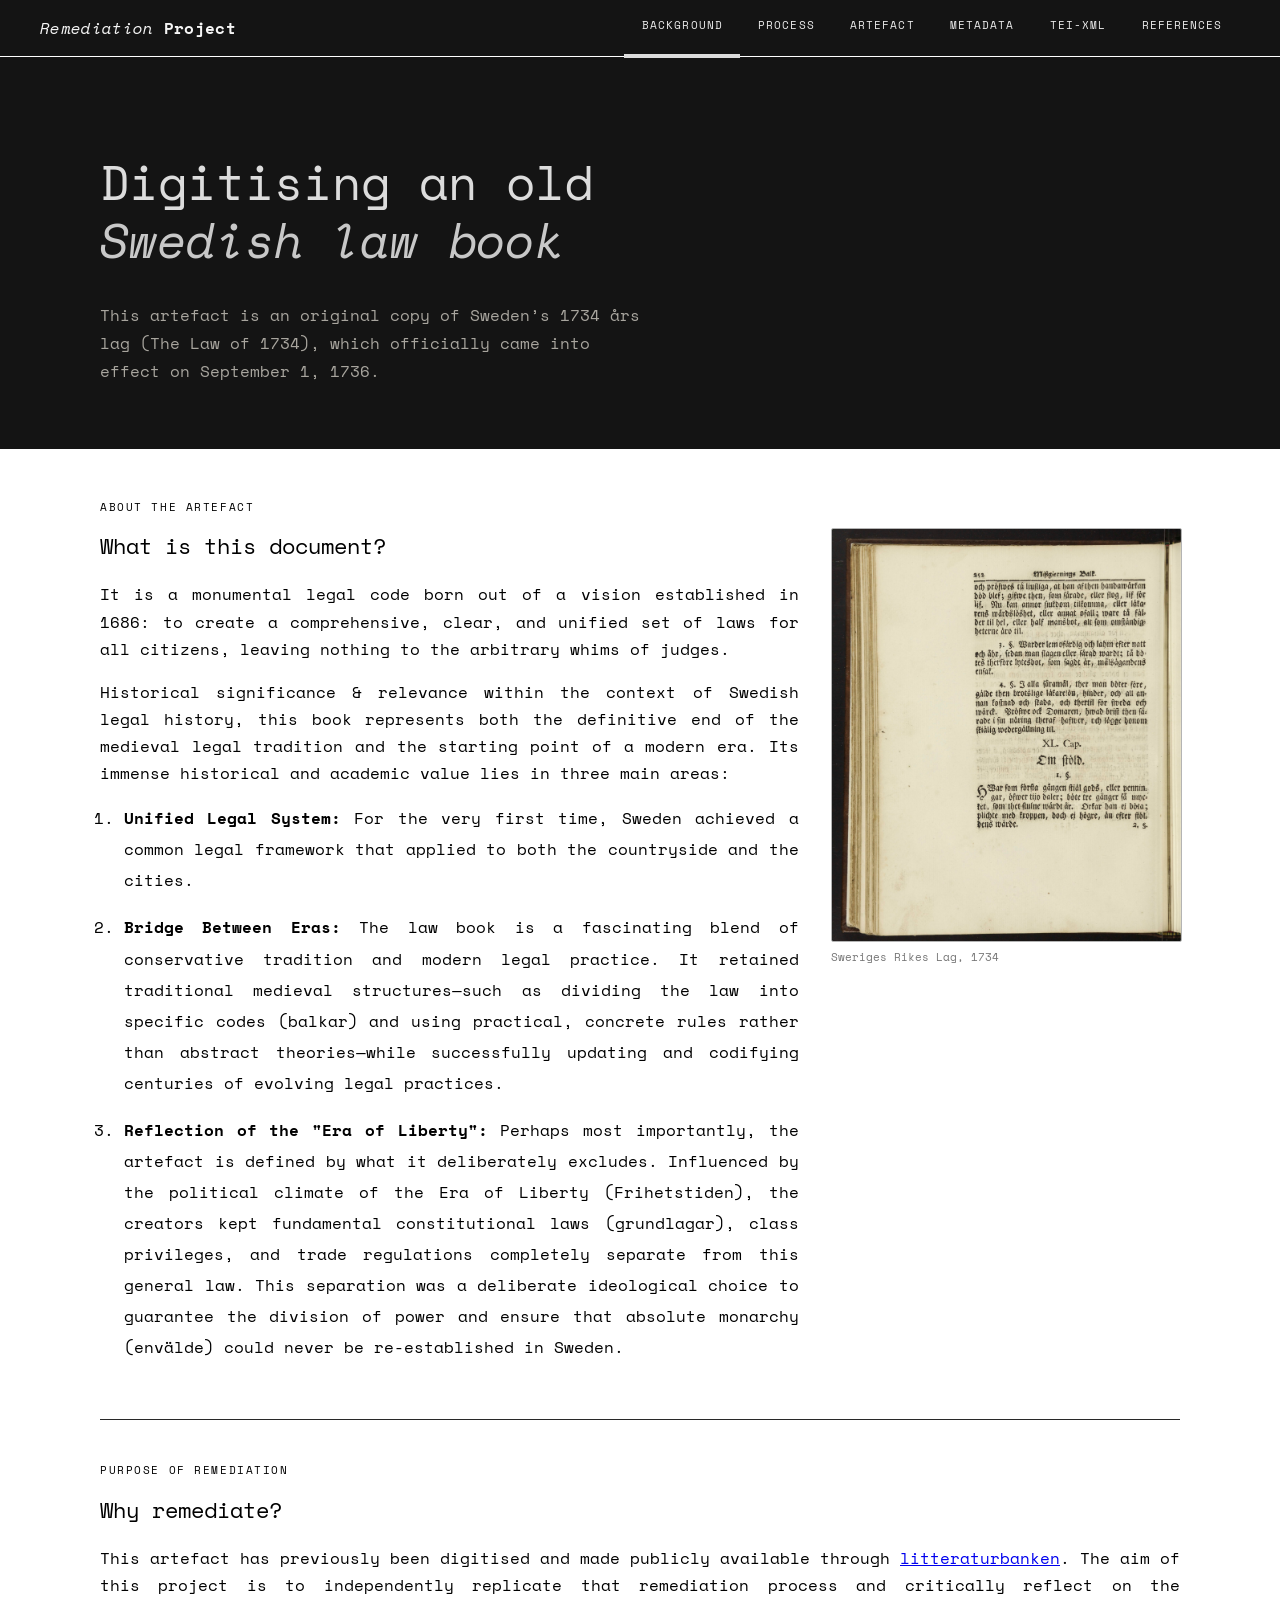
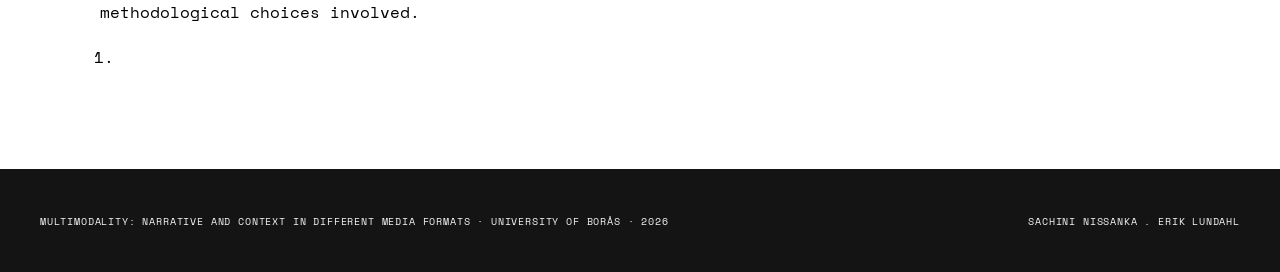
==== index.html @ ef1e9777 "add links" ====
<!DOCTYPE html>
<html lang="en">
<head>
  <meta charset="UTF-8">
  <meta name="viewport" content="width=device-width, initial-scale=1.0">
  <title>Multimodality Remediation Project</title>
  <link href="https://fonts.googleapis.com/css2?family=Space+Mono:wght@400;700&display=swap" rel="stylesheet">
  <link rel="stylesheet" href="style.css">
</head>
<body>
    <nav>
        <a href="index.html" class="nav-logo">Remediation <span>Project</span></a>
        <ul class="nav-links">
            <li><a href="index.html", class="active">Background</a></li>
            <li><a href="process.html">Process</a></li>
            <li><a href="artefact.html">Artefact</a></li>
            <li><a href="metadata.html">Metadata</a></li>
            <li><a href="teixml.html">TEI-XML</a></li>
            <li><a href="references.html">references</a></li>
        </ul>
    </nav>
    <header class="page-header">
        <div class="page-header-inner">
            <h1>Digitising an old<br><em>Swedish law book</em></h1>
            <p>This artefact is an original copy of Sweden’s 1734 års lag (The Law of 1734), which officially came into effect on September 1, 1736. </p>
        </div>
    </header>
    <main>
        <div>
            <span class="topic">About the artefact</span>
             <div class="about-grid">
                <div class="bodytext">
                    <h2>What is this document?</h2>
                    <p>
                        It is a monumental legal code born out of a vision established in 1686: to create a comprehensive, clear, and unified set of laws for all citizens, leaving nothing to the arbitrary whims of judges.
                    </p>
                    <p>
                        Historical significance & relevance
                        within the context of Swedish legal history, this book represents both the definitive end of the medieval legal tradition and the starting point of a modern era. Its immense historical and academic value lies in three main areas:
                    </p>
                    <p>
                        <ol>
                           <li>
                                <strong>Unified Legal System:</strong> For the very first time, Sweden achieved a common legal framework that applied to both the countryside and the cities.
                           </li> 
                           <li>
                                <strong>Bridge Between Eras:</strong> The law book is a fascinating blend of conservative tradition and modern legal practice. It retained traditional medieval structures—such as dividing the law into specific codes (balkar) and using practical, concrete rules rather than abstract theories—while successfully updating and codifying centuries of evolving legal practices.
                           </li>
                           <li>
                                <strong>Reflection of the "Era of Liberty":</strong>  Perhaps most importantly, the artefact is defined by what it deliberately excludes. Influenced by the political climate of the Era of Liberty (Frihetstiden), the creators kept fundamental constitutional laws (grundlagar), class privileges, and trade regulations completely separate from this general law. This separation was a deliberate ideological choice to guarantee the division of power and ensure that absolute monarchy (envälde) could never be re-established in Sweden.
                           </li>
                        </ol>    
                    </p>  
                </div>
                <div style="display: flex; flex-direction: column; min-height: 100%;">
                    <img 
                    src="assets/images/lb17919007_5_0288.jpeg" 
                    alt="Page 252 of Sweriges Rikes Lag 1734"
                    >
                    <p style="font-size:0.68rem; color:rgb(120,120,120); font-family:'Space Mono',monospace; margin-top:0.4rem;">
                    Sweriges Rikes Lag, 1734
                    </p>
                </div>
             </div>
        </div>
        <hr class="rule">
        <div>
            <span class="topic">Purpose of remediation</span>
            <div class="bodytext">
                <h2>Why remediate?</h2>
                <p>
                    This artefact has previously been digitised and made publicly available through <a href="https://litteraturbanken.se/författare/Anonym/titlar/SwerigesRikesLag1734/sida/252/faksimil">litteraturbanken</a>.
                    The aim of this project is to independently replicate that remediation process and critically reflect on the methodological choices involved.
                    <ol>
                        <li>
                          
                        </li>
                    </ol>
                </p>
            </div>
        </div>
    </main>
    <footer>
        <p>Multimodality: Narrative and Context in Different Media Formats · University of Borås · 2026</p>
        <p>Sachini Nissanka . Erik Lundahl</p>
    </footer>
</body>
</html>
---- style.css ----
html {
  background-color: rgb(255, 255, 255);
  font-family: "Space Mono", monospace;
  font-size: 16px;
  scroll-behavior: smooth;
  margin: 0;
  padding: 0;
} 

body {
  line-height: 1.75;
  min-height: 100vh;
  margin: 0;
  padding: 0;
}

nav {
  position: sticky;
  top: 0;
  z-index: 100;
  height: 56px;
  background: rgb(20, 20, 20);
  border-bottom: 1px solid rgb(255, 255, 255);
  display: flex;
  align-items: center;
  justify-content: space-between;
  padding: 0 2.5rem;
}

.nav-logo {
  font-size: 1rem;
  font-style: italic;
  color: rgb(245, 245, 245);
  letter-spacing: 0.02em;
  text-decoration: none;
}

.nav-logo span {
  color: rgb(245, 245, 245);
  font-style: normal;
  font-weight: 600;
}

.nav-links {
  display: flex;
  gap: 0;
  list-style: none;
}

.nav-links a {
  display: flex;
  align-items: center;
  height: 56px;
  padding: 0 1.1rem;
  font-size: 0.68rem;
  letter-spacing: 0.1em;
  text-transform: uppercase;
  color: rgb(235, 235, 235);
  text-decoration: none;
  border-bottom: 4px solid transparent;
  transition: color 0.2s, border-color 0.2s;
}

.nav-links a:hover,
.nav-links a.active {
  color: rgb(235, 235, 235);
  border-bottom-color: rgb(220, 220, 220);
}

.page-header {
  background: rgb(20, 20, 20);
  color: rgb(220, 220, 220);
  padding: 4rem 2.5rem 3rem;
  position: relative;
  overflow: hidden;
}

.page-header-inner {
  max-width: 1080px;
  margin: 0 auto;
}

.page-header h1 {
  font-size: clamp(1.8rem, 4vw, 3rem);
  font-weight: 400;
  line-height: 1.2;
  max-width: 640px;
}

.page-header h1 em {
  color: rgb(200, 200, 200);
}

.page-header p {
  margin-top: 1rem;
  font-size: 1rem;
  color: rgba(247,242,232,0.65);
  max-width: 540px;
  font-weight: 300;
}

main {
  max-width: 1080px;
  margin: 0 auto;
  padding: 3rem 2.5rem 5rem;
}

.topic {
  font-size: 0.7rem;
  letter-spacing: 0.14em;
  text-transform: uppercase;
  margin-bottom: 0.75rem;
  display: block;
}

.bodytext h2 {
  font-size: 1.35rem;
  font-weight: 400;
  margin: 2rem 0 0.75rem;
}

.bodytext h2:first-child { margin-top: 0; }

.bodytext p {
  margin-bottom: 1rem;
  font-size: 0.97rem;
  text-align: justify;
}

.bodytext p:last-child { margin-bottom: 0; }

.bodytext ol {
  padding-left: 1.5rem;
  margin-bottom: 1rem;
}

.bodytext ol li {
  font-size: 0.97rem;
  line-height: 2;
  margin-bottom: 1rem;
  text-align: justify;
}

.rule {
  border: none;
  border-top: 1px solid rgb(40, 40, 40);
  margin: 2.5rem 0;
  position: relative;
}

.rule::after {
  background: rgb(255, 255, 255); /* was rgb(190,190,190) — needs to match page bg */
  color: rgb(120, 120, 120);
}

.image-page-grid {
      display: grid;
      grid-template-columns: 1fr 1fr;
      gap: 2.5rem;
      align-items: start;
      margin: 2rem 0;
    }

    @media (max-width: 700px) {
        .image-page-grid { grid-template-columns: 1fr; }
    }

    .img-nav {
      display: flex;
      align-items: center;
      gap: 10px;
      margin-bottom: 0.75rem;
    }

    .nav-btn {
        padding: 5px 14px;
        border: 1px solid rgb(180, 180, 180);
        border-radius: 2px;
        background: transparent;
        color: rgb(60, 60, 60);
        font-family: "Space Mono", monospace;
        font-size: 0.72rem;
        letter-spacing: 0.06em;
        cursor: pointer;
        transition: background 0.15s, color 0.15s;
    }

    .nav-btn:hover:not(:disabled) {
        background: rgb(235, 235, 235);
        color: rgb(20, 20, 20);
    }

    .nav-btn:disabled { opacity: 0.3; cursor: default; }

    .img-counter {
        font-family: "Space Mono", monospace;
        font-size: 0.68rem;
        color: rgb(120, 120, 120);
        letter-spacing: 0.06em;
        margin-left: auto;
    }

    .img-container {
        position: relative;
        width: 100%;
        border: 1px solid rgb(180, 180, 180);
        border-radius: 2px;
        overflow: hidden;
        background: rgb(235, 235, 235);
        cursor: crosshair;
    }

    .img-container img {
        width: 100%;
        height: auto;
        display: block;
    }

    .zone-overlay {
      position: absolute;
      inset: 0;
      pointer-events: none; 
    }

    .zone {
        position: absolute;
        pointer-events: all;
        cursor: pointer;
        border: 1.5px dashed transparent;
        border-radius: 2px;
        transition: background 0.15s, border-color 0.15s;
    }

    .zone:hover {
        background: rgba(20, 20, 20, 0.06);
        border-color: rgba(20, 20, 20, 0.35);
    }


    .zone.active {
        background: rgba(20, 20, 20, 0.08);
        border-color: rgb(20, 20, 20);
    }


    .img-hint {
        font-family: "Space Mono", monospace;
        font-size: 0.65rem;
        color: rgb(120, 120, 120);
        letter-spacing: 0.05em;
        margin-top: 0.5rem;
        display: flex;
        align-items: center;
        gap: 6px;
    }

    .img-hint::before {
        content: '';
        display: inline-block;
        width: 10px;
        height: 10px;
        border: 1.5px dashed rgb(20, 20, 20);
        border-radius: 1px;
        flex-shrink: 0;
    }


    .img-caption {
        font-family: "Space Mono", monospace;
        font-size: 0.68rem;
        color: rgb(120, 120, 120);
        margin-top: 0.4rem;
        letter-spacing: 0.04em;
    }

    .img-download {
        display: inline-block;
        margin-top: 0.6rem;
        font-family: "Space Mono", monospace;
        font-size: 0.68rem;
        color: rgb(20, 20, 20);
        letter-spacing: 0.06em;
        text-decoration: none;
        border: 1px solid rgb(40, 40, 40);
        padding: 3px 10px;
        border-radius: 2px;
        transition: background 0.15s;
    }

    .img-download:hover { background: rgb(235, 235, 235); }

    .trans-right {
      width: 100%;
    }

    .empty-state {
        border: 1px dashed rgb(180, 180, 180);
        border-radius: 2px;
        padding: 2.5rem 1.5rem;
        text-align: center;
        font-size: 0.88rem;
        color: rgb(120, 120, 120);
        font-style: italic;
    }

    .trans-card {
        border: 1px solid rgb(180, 180, 180);
        border-radius: 2px;
        overflow: hidden;
        display: none;
    }

    .trans-card.visible { display: block; }

    .trans-card-header {
        background: rgb(235, 235, 235);
        padding: 0.75rem 1.1rem;
        border-bottom: 1px solid rgb(180, 180, 180);
        display: flex;
        align-items: baseline;
        gap: 0.75rem;
    }

   .trans-card-num {
  font-size: 0.65rem;
  color: rgb(20, 20, 20);
  letter-spacing: 0.1em;
  text-transform: uppercase;
}

.trans-card-title {
  font-size: 0.82rem;
  color: rgb(120, 120, 120);
  font-style: italic;
}

.trans-tabs {
  display: flex;
  border-bottom: 1px solid rgb(180, 180, 180);
  background: rgb(235, 235, 235);
}

.trans-tab {
  flex: 1;
  padding: 8px 4px;
  font-family: "Space Mono", monospace;
  font-size: 0.62rem;
  letter-spacing: 0.07em;
  text-transform: uppercase;
  text-align: center;
  cursor: pointer;
  color: rgb(120, 120, 120);
  background: transparent;
  border: none;
  border-bottom: 2px solid transparent;
  transition: color 0.15s, border-color 0.15s;
}

.trans-tab:hover { color: rgb(60, 60, 60); }

.trans-tab.active {
  color: rgb(20, 20, 20);
  border-bottom-color: rgb(20, 20, 20);
}

.trans-body {
  padding: 1.1rem 1.25rem;
  font-size: 0.92rem;
  line-height: 1.8;
  color: rgb(60, 60, 60);
  min-height: 120px;
}

.trans-body.is-original { font-style: italic; }

.trans-download {
  display: inline-block;
  margin-top: 0.75rem;
  font-family: "Space Mono", monospace;
  font-size: 0.68rem;
  color: rgb(20, 20, 20);
  letter-spacing: 0.06em;
  text-decoration: none;
  border: 1px solid rgb(40, 40, 40);
  padding: 5px 12px;
  border-radius: 2px;
  transition: background 0.15s;
}

.trans-download:hover { background: rgb(235, 235, 235); }

.about-grid {
  display: grid;
  grid-template-columns: 2fr 1fr;
  gap: 2rem;
  align-items: stretch;  /* changed from start to stretch */
}

.about-grid img {
  width: 100%;
  object-fit: cover;
  border: 1px solid rgb(180, 180, 180);
  border-radius: 2px;
  display: block;
}

.meta-table {
  width: 100%;
  border-collapse: collapse;
  font-size: 0.88rem;
}

.meta-table tr {
  border-bottom: 1px solid rgb(220, 220, 220);
}

.meta-table tr:first-child {
  border-top: 1px solid rgb(220, 220, 220);
}

.meta-table td {
  padding: 0.6rem 0;
  vertical-align: top;
}

.meta-table td:first-child {
  font-family: "Space Mono", monospace;
  font-size: 0.72rem;
  letter-spacing: 0.05em;
  color: rgb(20, 20, 20);
  font-weight: 700;
  width: 150px;
  padding-right: 1rem;
  padding-top: 0.75rem;
}

.meta-table td:last-child {
  color: rgb(60, 60, 60);
}

.tts-bar {
  padding: 0.75rem 1.25rem;
  border-top: 1px solid rgb(180, 180, 180);
  background: rgb(245, 245, 245);
}

.tts-btn {
  font-family: "Space Mono", monospace;
  font-size: 0.68rem;
  letter-spacing: 0.06em;
  text-transform: uppercase;
  padding: 6px 14px;
  border: 1px solid rgb(40, 40, 40);
  border-radius: 2px;
  background: transparent;
  color: rgb(20, 20, 20);
  cursor: pointer;
  transition: background 0.15s, color 0.15s;
}

.tts-btn:hover {
  background: rgb(20, 20, 20);
  color: rgb(255, 255, 255);
}

.tts-btn.speaking {
  background: rgb(20, 20, 20);
  color: rgb(255, 255, 255);
}

footer {
  background: rgb(20, 20, 20);
  padding: 2rem 2.5rem;
  display: flex;
  justify-content: space-between;
  align-items: center;
  flex-wrap: wrap;
  gap: 1rem;
}

footer p {
  font-size: 0.65rem;
  letter-spacing: 0.08em;
  text-transform: uppercase;
  color: rgb(245, 245, 245);
}
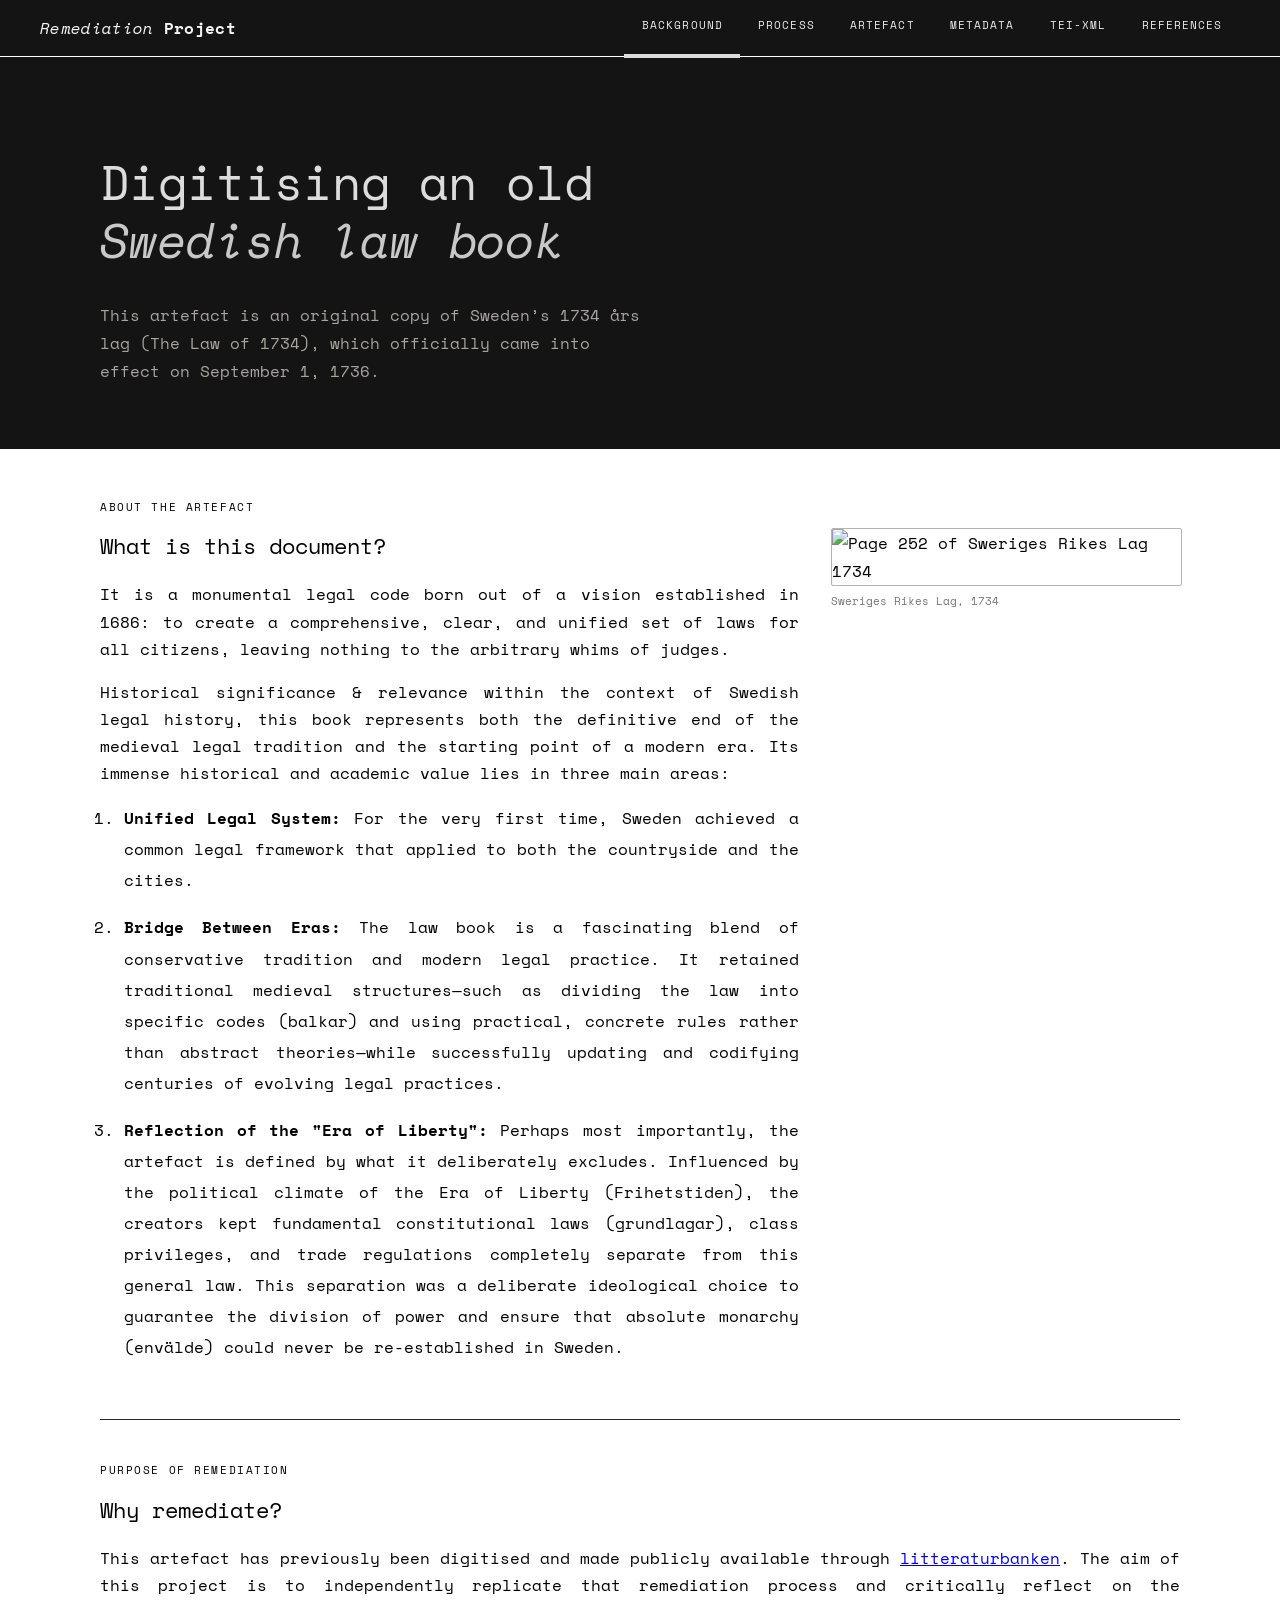
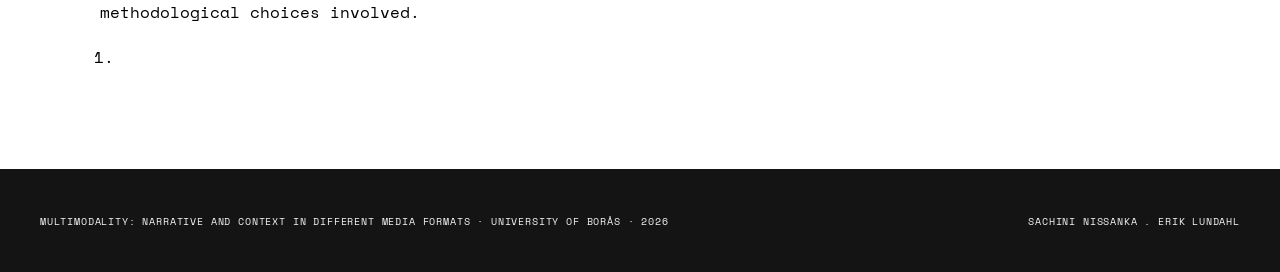
==== commit 469c353f: "tei-xml of image text." ====
--- a/index.html
+++ b/index.html
@@ -54,7 +54,7 @@
                 </div>
                 <div style="display: flex; flex-direction: column; min-height: 100%;">
                     <img 
-                    src="assets/images/lb17919007_5_0288.jpeg" 
+                    src="assets/images/20260504_232152.jpg" 
                     alt="Page 252 of Sweriges Rikes Lag 1734"
                     >
                     <p style="font-size:0.68rem; color:rgb(120,120,120); font-family:'Space Mono',monospace; margin-top:0.4rem;">
--- a/style.css
+++ b/style.css
@@ -149,7 +149,7 @@
 }
 
 .rule::after {
-  background: rgb(255, 255, 255); /* was rgb(190,190,190) — needs to match page bg */
+  background: rgb(255, 255, 255); 
   color: rgb(120, 120, 120);
 }
 
@@ -368,7 +368,6 @@
   font-size: 0.92rem;
   line-height: 1.8;
   color: rgb(60, 60, 60);
-  min-height: 120px;
 }
 
 .trans-body.is-original { font-style: italic; }
@@ -404,6 +403,81 @@
   display: block;
 }
 
+.img-toolbar {
+  display: flex;
+  align-items: center;
+  gap: 12px;
+  padding: 0.6rem 1rem;
+  background: rgb(20, 20, 20);
+  border-bottom: 1px solid rgb(40, 40, 40);
+}
+
+.img-toolbar .img-counter {
+  color: rgb(180, 180, 180);
+}
+
+.img-toolbar .img-hint {
+  margin-left: auto;
+  margin-top: 0;
+  color: rgb(120, 120, 120);
+  border: none;
+}
+
+.img-toolbar .img-hint::before {
+  border-color: rgb(120, 120, 120);
+}
+
+.img-toolbar .nav-btn {
+  border-color: rgb(80, 80, 80);
+  color: rgb(200, 200, 200);
+}
+
+.img-toolbar .nav-btn:hover:not(:disabled) {
+  background: rgb(40, 40, 40);
+  color: rgb(255, 255, 255);
+}
+
+.artefact-main {
+  max-width: 80%;
+  padding: 2rem 0 5rem 0;
+}
+
+.image-page-grid {
+  display: grid;
+  grid-template-columns: 3fr 2fr;  
+  gap: 0;
+  align-items: start;
+  margin: 0;
+}
+
+@media (max-width: 700px) {
+  .image-page-grid { grid-template-columns: 1fr; }
+}
+
+.img-container {
+  position: relative;
+  width: 100%;
+  border: none;           
+  border-right: 1px solid rgb(220, 220, 220);
+  border-radius: 0;       
+  overflow: hidden;
+  background: rgb(30, 30, 30);  
+  cursor: crosshair;
+}
+
+.img-container img {
+  width: 100%;
+  height: auto;
+  display: block;
+}
+
+.trans-right {
+  width: 100%;
+  padding: 1.5rem 2rem;
+  position: sticky;
+  top: 56px;             
+}
+
 .meta-table {
   width: 100%;
   border-collapse: collapse;
@@ -468,6 +542,92 @@
   color: rgb(255, 255, 255);
 }
 
+.lightbox {
+  display: none;
+  position: fixed;
+  inset: 0;
+  background: rgba(0, 0, 0, 0.92);
+  z-index: 1000;
+  align-items: center;
+  justify-content: center;
+}
+
+.lightbox.open {
+  display: flex;
+}
+
+.lightbox-inner {
+  position: relative;
+  max-width: 90vw;
+  max-height: 90vh;
+}
+
+.lightbox-img {
+  max-width: 90vw;
+  max-height: 90vh;
+  object-fit: contain;
+  display: block;
+  border: 1px solid rgb(60, 60, 60);
+}
+
+.lightbox-close {
+  position: absolute;
+  top: -14px;
+  right: -14px;
+  width: 32px;
+  height: 32px;
+  background: rgb(20, 20, 20);
+  border: 1px solid rgb(80, 80, 80);
+  border-radius: 50%;
+  color: rgb(220, 220, 220);
+  font-size: 1.1rem;
+  cursor: pointer;
+  display: flex;
+  align-items: center;
+  justify-content: center;
+  line-height: 1;
+}
+
+.lightbox-close:hover {
+  background: rgb(255, 255, 255);
+  color: rgb(20, 20, 20);
+}
+
+.zoom-btn {
+  margin-left: auto;
+}
+
+.para-block {
+  padding: 0.85rem 1.25rem;
+  border-bottom: 1px solid rgb(235, 235, 235);
+  cursor: pointer;
+  transition: background 0.15s;
+}
+
+.para-block:last-child {
+  border-bottom: none;
+}
+
+.para-block:hover {
+  background: rgb(248, 248, 248);
+}
+
+.para-block-active {
+  background: rgb(235, 235, 235);
+  border-left: 3px solid rgb(20, 20, 20);
+}
+
+.para-block p {
+  margin: 0;
+  font-size: 0.88rem;
+  line-height: 1.75;
+  color: rgb(60, 60, 60);
+}
+
+.para-block p.is-original {
+  font-style: italic;
+}
+
 footer {
   background: rgb(20, 20, 20);
   padding: 2rem 2.5rem;
@@ -484,4 +644,97 @@
   text-transform: uppercase;
   color: rgb(245, 245, 245);
 }
-
+/* Creates the flexible side-by-side layout */
+.workspace-layout {
+    display: flex;
+    align-items: flex-start;
+    gap: 30px; 
+    margin-top: 20px;
+}
+
+/* The dynamic, flexible image container */
+.workspace-image {
+    /* flex: grow shrink basis. 
+       This tells it to take up 45% of the row, no matter what. */
+    flex: 0 0 50%; 
+    max-width: 50%; /* Failsafe to prevent overflowing */
+}
+
+/* The image adapts perfectly to its container */
+.workspace-image img {
+    width: 100%; 
+    height: auto;       /* Preserves the natural aspect ratio */
+    border-radius: 4px; 
+    display: block; 
+}
+
+/* The dynamic text container */
+.workspace-text {
+    flex: 1;            /* Tells the text to take up whatever space is left over */
+    min-width: 0; 
+}
+
+/* --- PRO TIP: MOBILE RESPONSIVENESS --- */
+/* When the screen gets smaller than an iPad (768px), stack them on top of each other instead of side-by-side */
+@media (max-width: 768px) {
+    .workspace-layout {
+        flex-direction: column; /* Stacks the items vertically */
+    }
+    
+    .workspace-image {
+        flex: 1 1 100%;
+        max-width: 100%; /* Image takes up the full width on phones */
+    }
+}
+/* --- UPDATED: Modal/Popover Container --- */
+.modal-content {
+    background-color: #000000; /* Pure black background */
+    padding: 5px 15px 15px 15px;
+    border: 1px solid #39ff14; /* Neon green border */
+    width: 600px; /* Increased from 450px to make it significantly wider */
+    border-radius: 8px;
+    /* Added a subtle neon green glow to the drop shadow */
+    box-shadow: 0 10px 25px rgba(57, 255, 20, 0.15); 
+    margin: 0; 
+}
+
+.modal-content h3 {
+    color: #39ff14; /* Neon green text for the header */
+    margin-top: 10px;
+    margin-bottom: 10px;
+    border-bottom: 1px solid #333; /* Optional: adds a subtle line under the header */
+    padding-bottom: 10px;
+}
+
+/* --- UPDATED: The Code Block Window --- */
+#metadata-modal pre {
+    background-color: #000000; /* Pure black to blend with the container */
+    color: #39ff14; /* Neon green text */
+    padding: 10px;
+    overflow-x: auto; /* Forces horizontal scrollbar if lines are too long */
+    overflow-y: auto; /* Forces vertical scrollbar if the file is too tall */
+    max-height: 500px; /* This is the magic property that enables vertical scrolling */
+    font-family: 'Space Mono', monospace;
+    font-size: 14px;
+    border: none; /* Removed the inner border to keep the terminal look clean */
+}
+
+/* Make the close button neon green on hover too */
+.close-button:hover,
+.close-button:focus {
+    color: #39ff14;
+    text-decoration: none;
+}/* Creates the side-by-side layout */
+.workspace-layout {
+    display: flex;
+    align-items: flex-start;
+    gap: 30px; 
+    margin-top: 20px;
+}
+
+/* Controls the pop-up window's position */
+.modal {
+    display: none; 
+    position: absolute; 
+    z-index: 1000; 
+}
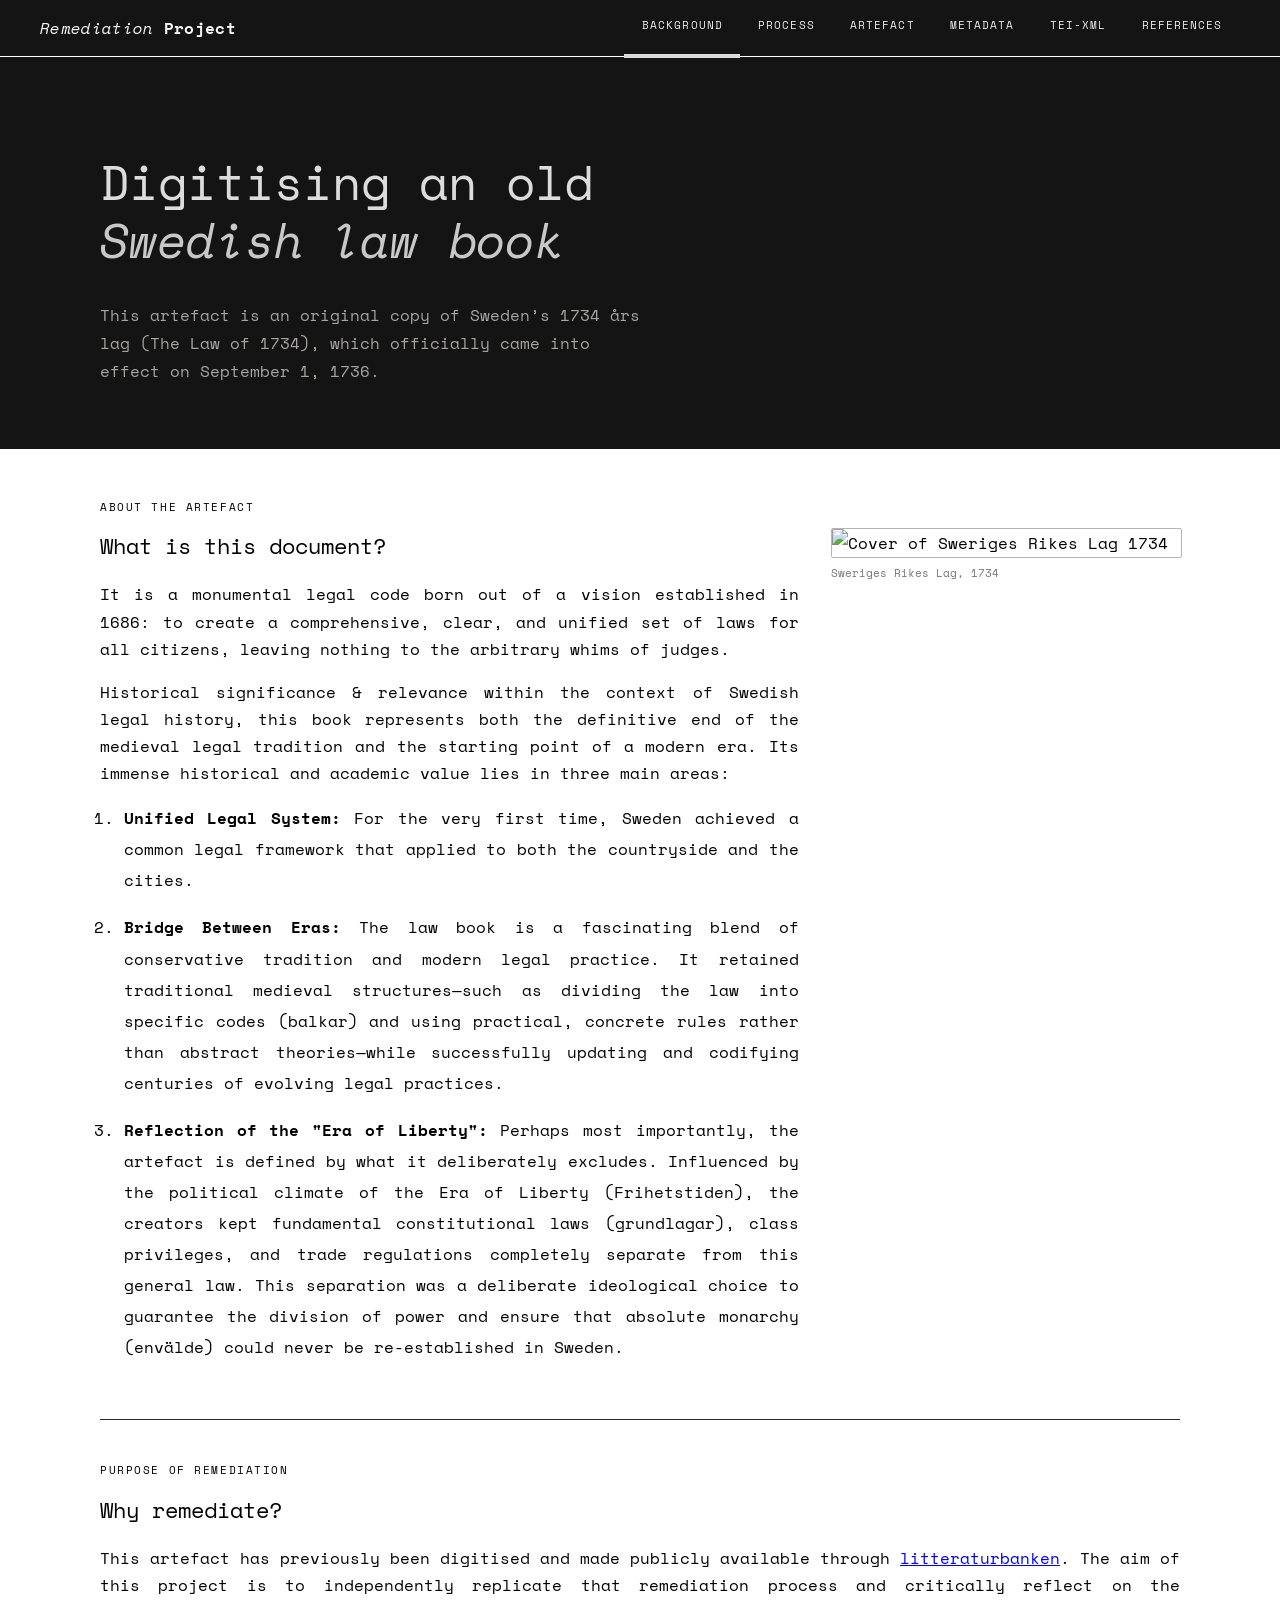
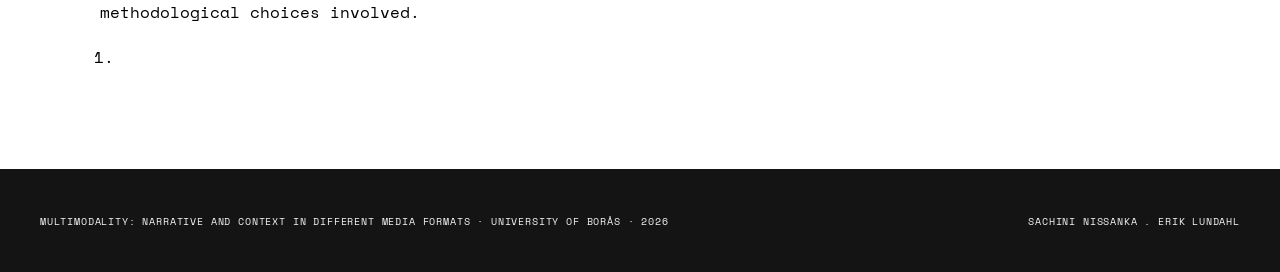
==== commit 28274a92: "Add images w metadata 2 project page, add images to artefact page, add content to process page, chan" ====
--- a/index.html
+++ b/index.html
@@ -54,8 +54,8 @@
                 </div>
                 <div style="display: flex; flex-direction: column; min-height: 100%;">
                     <img 
-                    src="assets/images/20260504_232152.jpg" 
-                    alt="Page 252 of Sweriges Rikes Lag 1734"
+                    src="assets/images/DocumentCoverwMetadata.jpeg" 
+                    alt="Cover of Sweriges Rikes Lag 1734"
                     >
                     <p style="font-size:0.68rem; color:rgb(120,120,120); font-family:'Space Mono',monospace; margin-top:0.4rem;">
                     Sweriges Rikes Lag, 1734
--- a/style.css
+++ b/style.css
@@ -628,6 +628,173 @@
   font-style: italic;
 }
 
+.xml-viewer-wrap { margin: 2rem 0; }
+
+    .xml-file-tabs {
+      display: flex;
+      gap: 6px;
+      flex-wrap: wrap;
+      margin-bottom: 1rem;
+    }
+
+    .xml-file-tab {
+      font-family: "Space Mono", monospace;
+      font-size: 0.65rem;
+      letter-spacing: 0.08em;
+      text-transform: uppercase;
+      padding: 6px 14px;
+      border: 1px solid rgb(180, 180, 180);
+      border-radius: 2px;
+      background: transparent;
+      color: rgb(120, 120, 120);
+      cursor: pointer;
+      transition: background 0.15s, color 0.15s, border-color 0.15s;
+    }
+
+    .xml-file-tab:hover {
+      background: rgb(235, 235, 235);
+      color: rgb(20, 20, 20);
+    }
+
+    .xml-file-tab.active {
+      background: rgb(20, 20, 20);
+      color: rgb(255, 255, 255);
+      border-color: rgb(20, 20, 20);
+    }
+
+    .xml-box {
+      background: rgb(20, 20, 20);
+      border-radius: 2px;
+      overflow: hidden;
+      border: 1px solid rgb(40, 40, 40);
+    }
+
+    .xml-box-toolbar {
+      background: rgb(30, 30, 30);
+      padding: 0.5rem 1rem;
+      display: flex;
+      align-items: center;
+      justify-content: space-between;
+      border-bottom: 1px solid rgb(40, 40, 40);
+    }
+
+    .xml-box-filename {
+      font-family: "Space Mono", monospace;
+      font-size: 0.65rem;
+      letter-spacing: 0.08em;
+      color: rgb(160, 160, 160);
+    }
+
+    .xml-box-actions {
+      display: flex;
+      gap: 8px;
+      align-items: center;
+    }
+
+    .xml-copy-btn {
+      font-family: "Space Mono", monospace;
+      font-size: 0.62rem;
+      letter-spacing: 0.07em;
+      text-transform: uppercase;
+      padding: 3px 10px;
+      border: 1px solid rgb(80, 80, 80);
+      border-radius: 2px;
+      background: transparent;
+      color: rgb(160, 160, 160);
+      cursor: pointer;
+      transition: background 0.15s, color 0.15s;
+    }
+
+    .xml-copy-btn:hover {
+      background: rgb(50, 50, 50);
+      color: rgb(220, 220, 220);
+    }
+
+    .xml-download-btn {
+      font-family: "Space Mono", monospace;
+      font-size: 0.62rem;
+      letter-spacing: 0.07em;
+      text-transform: uppercase;
+      padding: 3px 10px;
+      border: 1px solid rgb(80, 80, 80);
+      border-radius: 2px;
+      background: transparent;
+      color: rgb(160, 160, 160);
+      text-decoration: none;
+      transition: background 0.15s, color 0.15s;
+    }
+
+    .xml-download-btn:hover {
+      background: rgb(50, 50, 50);
+      color: rgb(220, 220, 220);
+    }
+
+    .xml-content {
+      padding: 1.25rem 1.5rem;
+      font-family: "Space Mono", monospace;
+      font-size: 0.75rem;
+      line-height: 1.9;
+      overflow-x: auto;
+      white-space: pre-wrap;      
+      word-break: break-word; 
+      color: rgb(200, 200, 200);
+      max-height: 520px;
+      overflow-y: auto;
+    }
+
+    .xt { color: rgb(120, 180, 255); }
+    .xa { color: rgb(255, 180, 100); }
+    .xv { color: rgb(150, 210, 150); }
+    .xc { color: rgb(100, 110, 120); }
+
+    .xml-loading {
+      padding: 2rem;
+      text-align: center;
+      font-family: "Space Mono", monospace;
+      font-size: 0.72rem;
+      color: rgb(100, 100, 100);
+      letter-spacing: 0.06em;
+    }
+
+    .xml-error {
+      padding: 2rem;
+      text-align: center;
+      font-family: "Space Mono", monospace;
+      font-size: 0.72rem;
+      color: rgb(200, 100, 100);
+      letter-spacing: 0.06em;
+      line-height: 1.8;
+    }
+
+    .copy-confirm {
+      font-family: "Space Mono", monospace;
+      font-size: 0.62rem;
+      color: rgb(100, 200, 100);
+      letter-spacing: 0.07em;
+    }
+
+    /* ── TAGS TWO COLUMN ── */
+    .tags-two-col {
+      display: grid;
+      grid-template-columns: 3fr 2fr;
+      gap: 3rem;
+      margin: 1.5rem 0;
+      align-items: start;
+    }
+
+    @media (max-width: 700px) {
+      .tags-two-col { grid-template-columns: 1fr; gap: 2rem; }
+    }
+
+    code {
+      font-family: "Space Mono", monospace;
+      font-size: 0.82em;
+      color: rgb(20, 20, 20);
+      background: rgb(235, 235, 235);
+      padding: 1px 5px;
+      border-radius: 2px;
+    }
+
 footer {
   background: rgb(20, 20, 20);
   padding: 2rem 2.5rem;
@@ -686,45 +853,13 @@
         max-width: 100%; /* Image takes up the full width on phones */
     }
 }
-/* --- UPDATED: Modal/Popover Container --- */
+/* The floating wrapper for the XML popup */
 .modal-content {
-    background-color: #000000; /* Pure black background */
-    padding: 5px 15px 15px 15px;
-    border: 1px solid #39ff14; /* Neon green border */
-    width: 600px; /* Increased from 450px to make it significantly wider */
-    border-radius: 8px;
-    /* Added a subtle neon green glow to the drop shadow */
-    box-shadow: 0 10px 25px rgba(57, 255, 20, 0.15); 
-    margin: 0; 
-}
-
-.modal-content h3 {
-    color: #39ff14; /* Neon green text for the header */
-    margin-top: 10px;
-    margin-bottom: 10px;
-    border-bottom: 1px solid #333; /* Optional: adds a subtle line under the header */
-    padding-bottom: 10px;
-}
-
-/* --- UPDATED: The Code Block Window --- */
-#metadata-modal pre {
-    background-color: #000000; /* Pure black to blend with the container */
-    color: #39ff14; /* Neon green text */
-    padding: 10px;
-    overflow-x: auto; /* Forces horizontal scrollbar if lines are too long */
-    overflow-y: auto; /* Forces vertical scrollbar if the file is too tall */
-    max-height: 500px; /* This is the magic property that enables vertical scrolling */
-    font-family: 'Space Mono', monospace;
-    font-size: 14px;
-    border: none; /* Removed the inner border to keep the terminal look clean */
-}
-
-/* Make the close button neon green on hover too */
-.close-button:hover,
-.close-button:focus {
-    color: #39ff14;
-    text-decoration: none;
-}/* Creates the side-by-side layout */
+    width: 600px; 
+    box-shadow: 0 15px 35px rgba(0, 0, 0, 0.4); /* Nice heavy drop shadow */
+    margin: 0;
+    /* Background colors, fonts, and borders are now automatically inherited from .xml-box! */
+}
 .workspace-layout {
     display: flex;
     align-items: flex-start;
@@ -737,4 +872,53 @@
     display: none; 
     position: absolute; 
     z-index: 1000; 
+}
+/* --- NEW: 3-Column Image Gallery --- */
+.iteration-gallery {
+    display: grid;
+    /* This creates 3 equal-width columns */
+    grid-template-columns: repeat(3, 1fr);
+    gap: 20px; /* Space between the images */
+    margin-top: 30px;
+    margin-bottom: 30px;
+}
+
+.gallery-item img {
+    width: 100%;
+    height: auto;
+    border-radius: 4px;
+    display: block;
+}
+
+.gallery-item .caption {
+    text-align: center; /* Centers the caption under each image */
+    font-size: 0.85em;
+    margin-top: 8px;
+}
+
+/* Make it responsive for mobile devices */
+@media (max-width: 768px) {
+    .iteration-gallery {
+        /* On small screens, stack the images 1 on top of the other */
+        grid-template-columns: 1fr; 
+    }
+}
+/* Modifier for 2-column galleries */
+.iteration-gallery.two-col {
+    grid-template-columns: repeat(2, 1fr);
+}
+/* Make all metadata images interactive with a hover fade */
+.metadata-image {
+    cursor: pointer;
+    transition: opacity 0.2s ease;
+}
+
+.metadata-image:hover {
+    opacity: 0.88;
+}
+/* Clever asymmetric grid for mixed aspect ratios */
+.iteration-gallery.mixed-col {
+    /* The right column gets 1.8x more space than the left */
+    grid-template-columns: 1fr 1.77fr; 
+    align-items: center; /* Vertically centers them if heights are slightly off */
 }
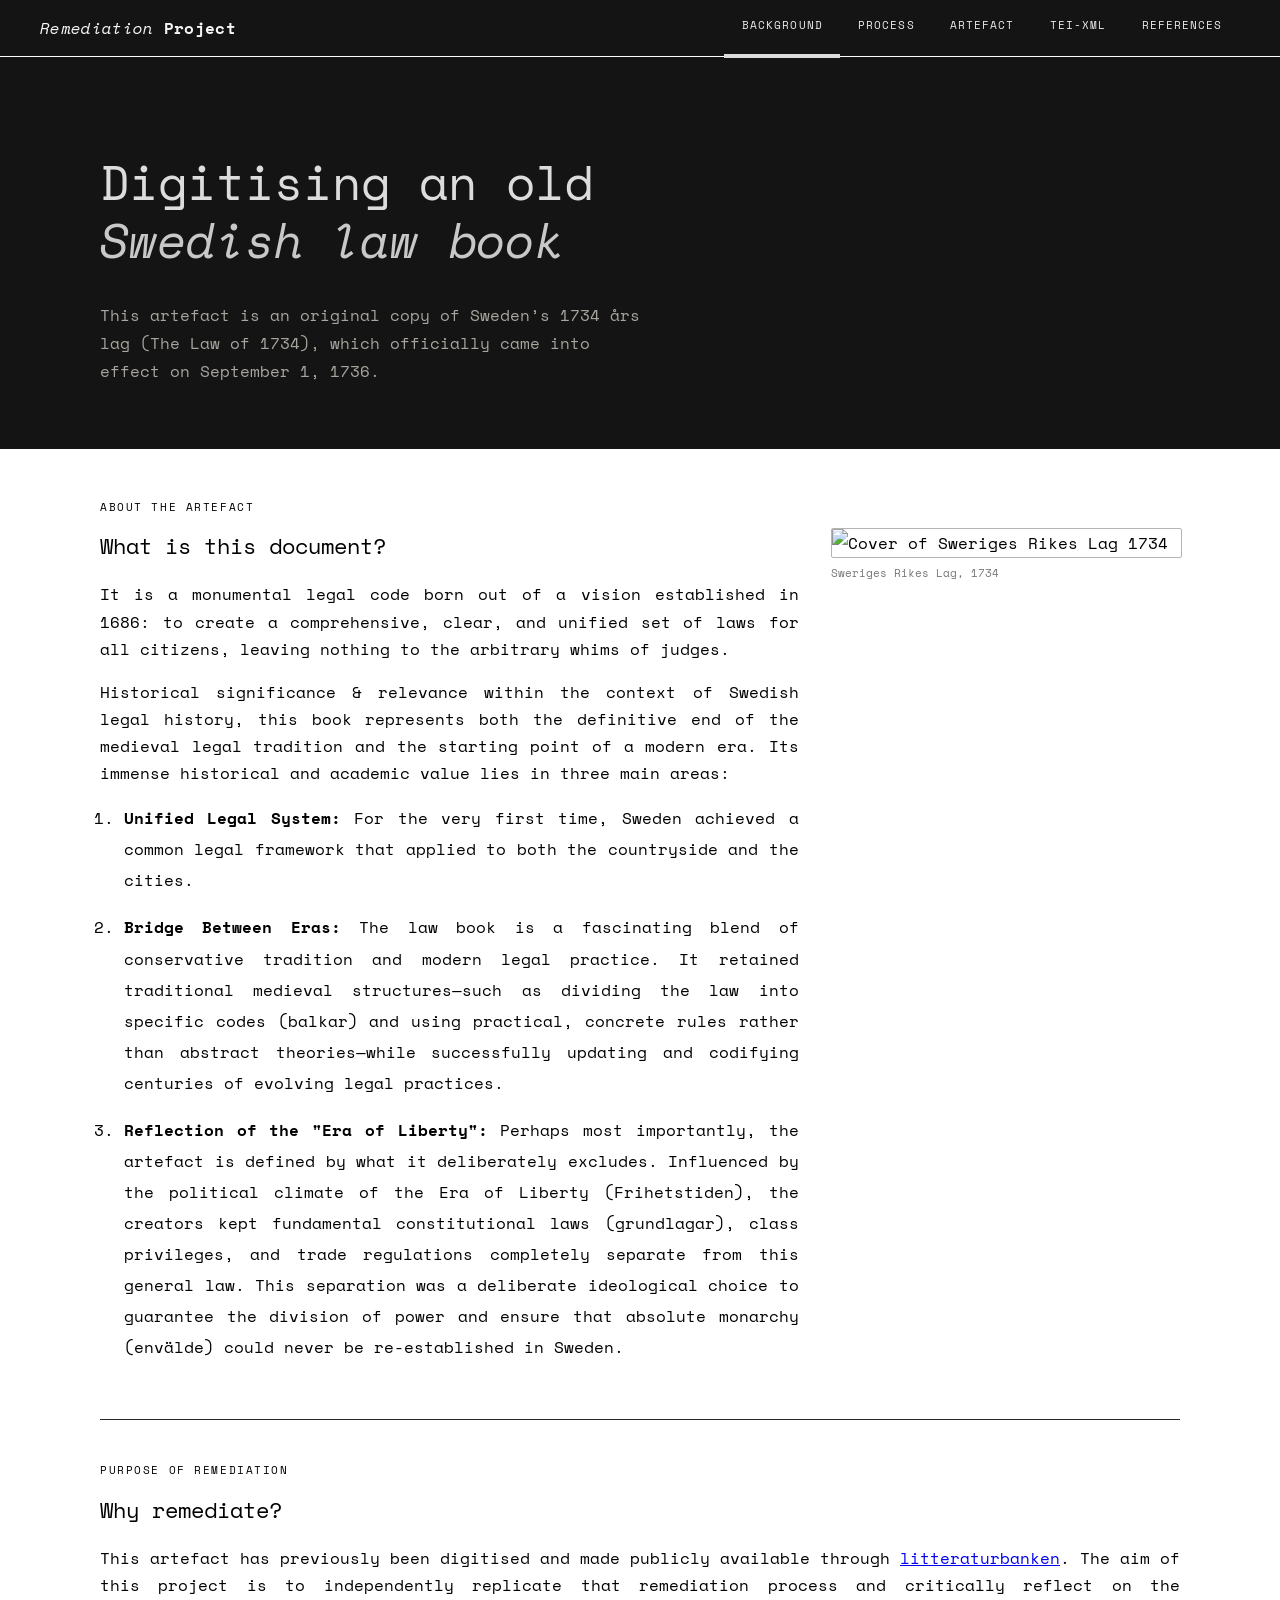
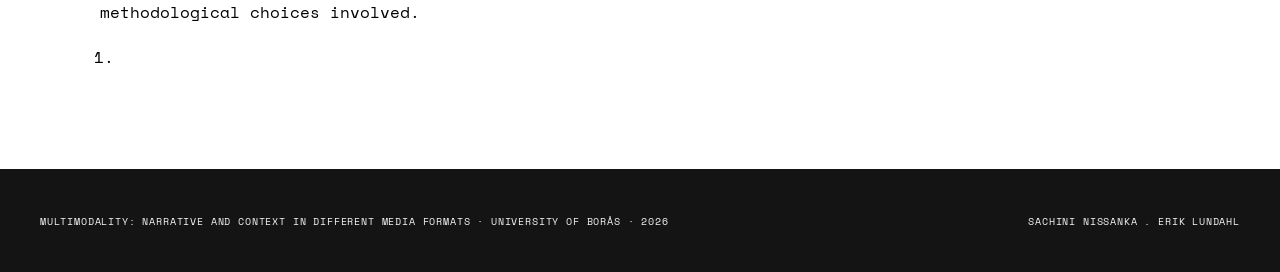
==== commit 81936bcf: "updated artefact and deleted metadata page." ====
--- a/index.html
+++ b/index.html
@@ -14,7 +14,6 @@
             <li><a href="index.html", class="active">Background</a></li>
             <li><a href="process.html">Process</a></li>
             <li><a href="artefact.html">Artefact</a></li>
-            <li><a href="metadata.html">Metadata</a></li>
             <li><a href="teixml.html">TEI-XML</a></li>
             <li><a href="references.html">references</a></li>
         </ul>
--- a/style.css
+++ b/style.css
@@ -127,6 +127,10 @@
   text-align: justify;
 }
 
+.bodytextref p{
+  text-align: left;
+}
+
 .bodytext p:last-child { margin-bottom: 0; }
 
 .bodytext ol {
@@ -288,6 +292,18 @@
     }
 
     .img-download:hover { background: rgb(235, 235, 235); }
+
+    .img-download-row {
+        display: flex;
+        flex-wrap: wrap;
+        gap: 8px;
+        margin-top: 0.6rem;
+    }
+
+    /* Remove the individual margin-top now that the row handles spacing */
+    .img-download-row .img-download {
+        margin-top: 0;
+    }
 
     .trans-right {
       width: 100%;
@@ -477,6 +493,8 @@
   position: sticky;
   top: 56px;             
 }
+
+
 
 .meta-table {
   width: 100%;
@@ -921,4 +939,148 @@
     /* The right column gets 1.8x more space than the left */
     grid-template-columns: 1fr 1.77fr; 
     align-items: center; /* Vertically centers them if heights are slightly off */
+}
+/* --- Book Showcase: 4 columns, 1 row, vertical divider in the middle --- */
+.book-showcase-grid {
+    display: grid;
+    grid-template-columns: 1fr 1fr 1px 1fr 1fr;
+    gap: 0 16px;
+    width: 100%;
+    margin-top: 30px;
+    align-items: start;
+}
+
+/* The vertical divider column */
+.book-showcase-grid .divider {
+    grid-column: 3;
+    grid-row: 1 / 3; /* spans both the image row and caption row */
+    background: rgb(180, 180, 180);
+    width: 1px;
+    align-self: stretch;
+    justify-self: center;
+}
+
+/* Each gallery item holds the img + caption */
+.book-showcase-grid .gallery-item {
+    display: flex;
+    flex-direction: column;
+}
+
+/* Uniform image frame: contain keeps full image, no crop */
+.book-showcase-grid .gallery-item .img-frame {
+    width: 100%;
+    height: 320px;
+    background: rgb(235, 235, 235);
+    border-radius: 4px;
+    display: flex;
+    align-items: center;
+    justify-content: center;
+    overflow: hidden;
+}
+
+.book-showcase-grid .gallery-item .img-frame img {
+    max-width: 100%;
+    max-height: 100%;
+    width: auto;
+    height: auto;
+    object-fit: contain;
+    display: block;
+    border-radius: 2px;
+}
+
+/* Center the captions */
+.book-showcase-grid .caption {
+    text-align: center;
+    margin-top: 8px;
+    font-size: 0.85em;
+}
+
+/* Mobile: stack into 2 columns, hide divider */
+@media (max-width: 768px) {
+    .book-showcase-grid {
+        grid-template-columns: 1fr 1fr;
+        gap: 16px;
+    }
+    .book-showcase-grid .divider {
+        display: none;
+    }
+    .book-showcase-grid .gallery-item .img-frame {
+        height: 200px;
+    }
+}
+
+@media (max-width: 500px) {
+    .book-showcase-grid {
+        grid-template-columns: 1fr;
+    }
+}
+
+.image-compare-container {
+    position: relative;
+    width: 100%;
+    border-radius: 4px;
+    overflow: hidden;
+    border: 1px solid rgb(180, 180, 180);
+    margin-top: 5px;
+}
+
+.compare-base {
+    display: block;
+    width: 100%;
+    height: auto;
+}
+
+
+.compare-overlay {
+    position: absolute;
+    top: 0;
+    left: 0;
+    width: 100%;
+    height: 100%;
+    object-fit: cover;
+    clip-path: polygon(0 0, 50% 0, 50% 100%, 0 100%); 
+}
+
+
+.compare-slider {
+    position: absolute;
+    top: 0;
+    left: 0;
+    width: 100%;
+    height: 100%;
+    margin: 0;
+    opacity: 0; 
+    cursor: ew-resize; 
+    z-index: 10;
+}
+
+
+.compare-line {
+    position: absolute;
+    top: 0;
+    bottom: 0;
+    left: 50%;
+    width: 2px;
+    background: rgb(255, 255, 255);
+    box-shadow: 0 0 5px rgba(0,0,0,0.5);
+    z-index: 5;
+    pointer-events: none; 
+}
+
+.compare-handle {
+    position: absolute;
+    top: 50%;
+    left: 50%;
+    transform: translate(-50%, -50%);
+    width: 32px;
+    height: 32px;
+    background: rgb(20, 20, 20);
+    color: white;
+    border: 2px solid white;
+    border-radius: 50%;
+    display: flex;
+    align-items: center;
+    justify-content: center;
+    font-size: 14px;
+    box-shadow: 0 0 8px rgba(0,0,0,0.5);
 }
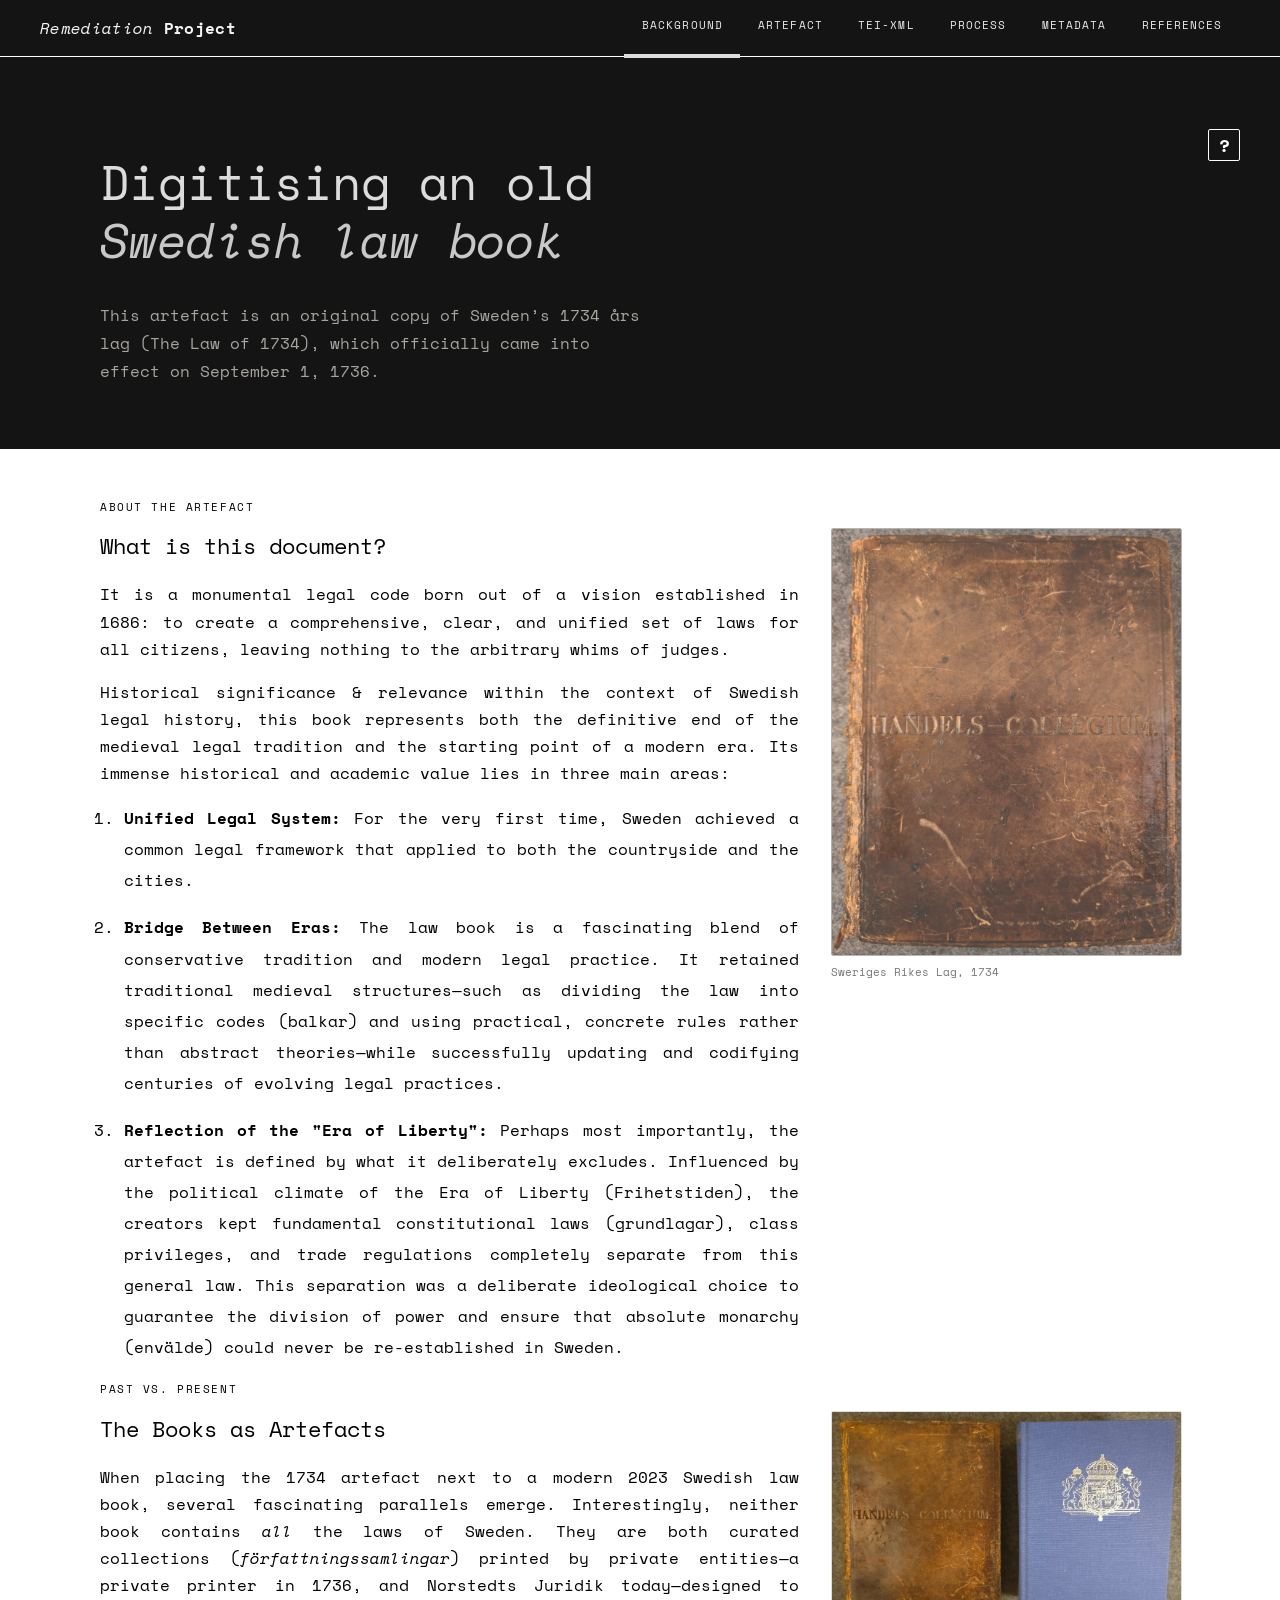
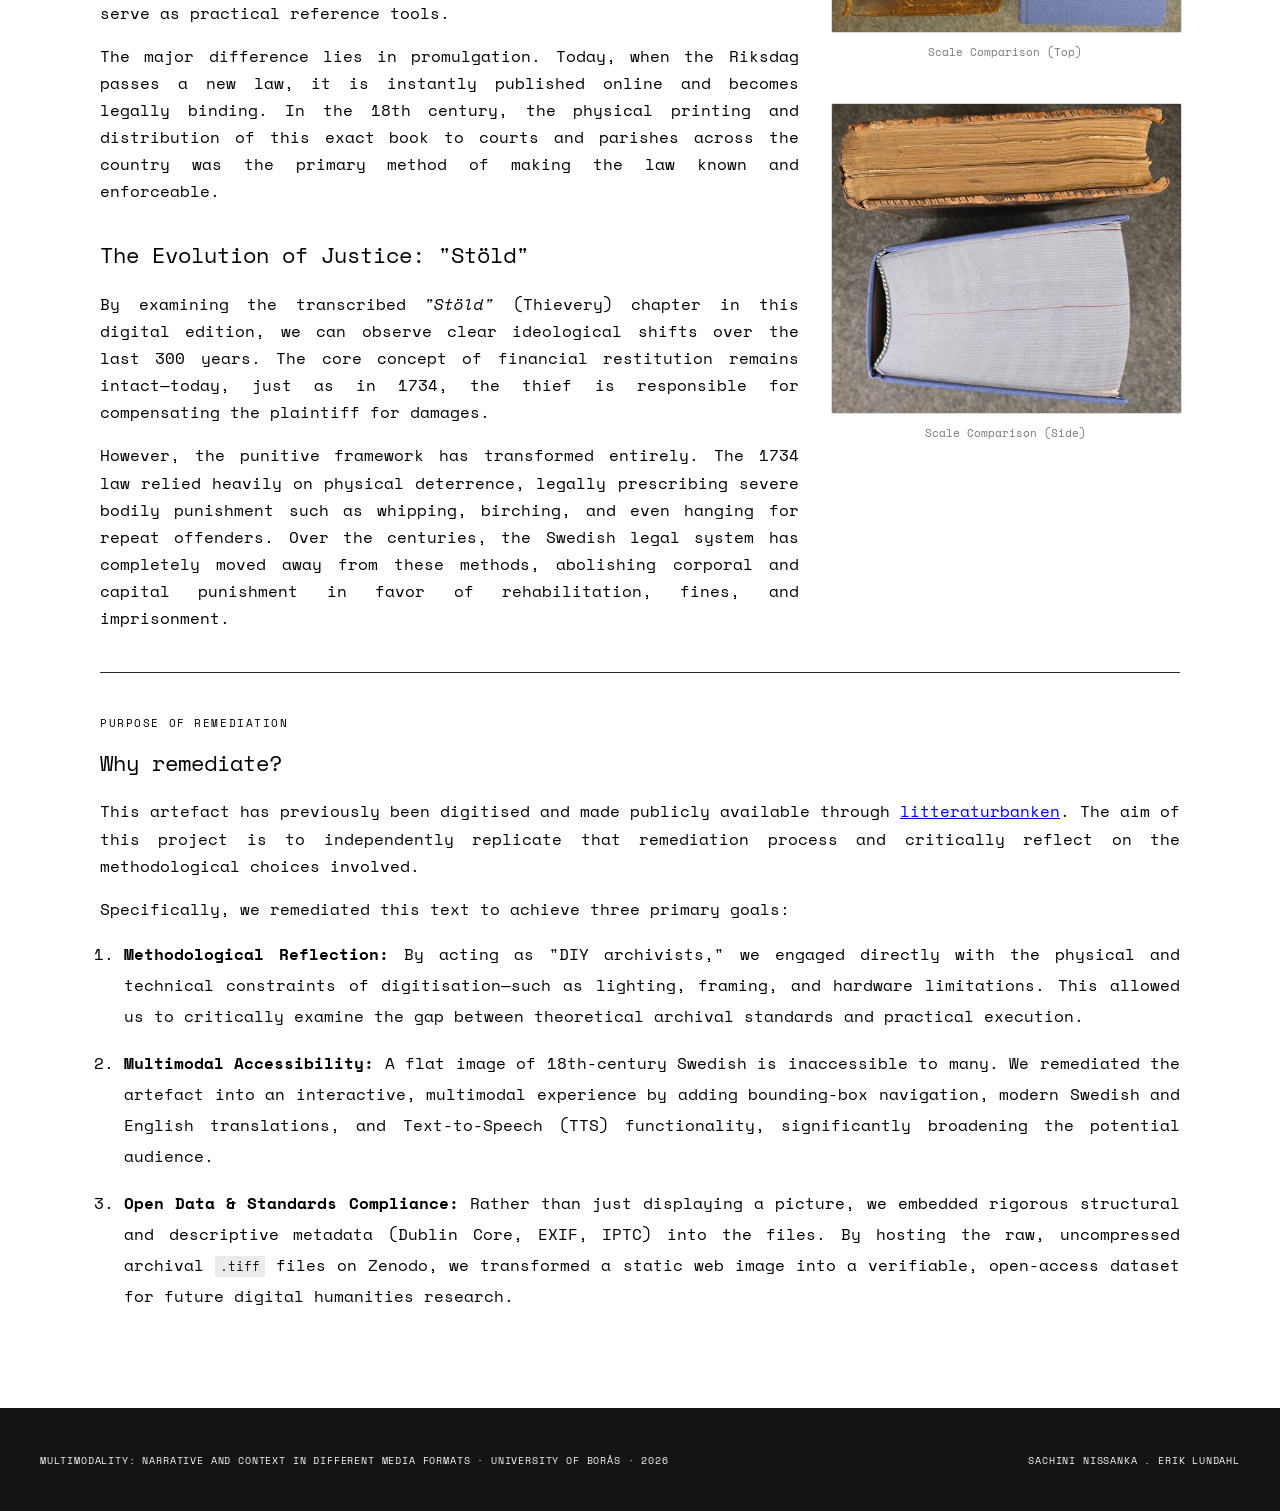
==== commit dc1325a5: "Fix metadata for all images, add help button to index page, add content to index page, change order " ====
--- a/index.html
+++ b/index.html
@@ -6,24 +6,32 @@
   <title>Multimodality Remediation Project</title>
   <link href="https://fonts.googleapis.com/css2?family=Space+Mono:wght@400;700&display=swap" rel="stylesheet">
   <link rel="stylesheet" href="style.css">
+  
+  <script src="script.js" defer></script>
 </head>
 <body>
+    
     <nav>
         <a href="index.html" class="nav-logo">Remediation <span>Project</span></a>
         <ul class="nav-links">
-            <li><a href="index.html", class="active">Background</a></li>
-            <li><a href="process.html">Process</a></li>
+            <li><a href="index.html" class="active">Background</a></li>
             <li><a href="artefact.html">Artefact</a></li>
             <li><a href="teixml.html">TEI-XML</a></li>
-            <li><a href="references.html">references</a></li>
+            <li><a href="process.html">Process</a></li>
+            <li><a href="metadata.html">Metadata</a></li>
+            <li><a href="references.html">References</a></li>
         </ul>
     </nav>
+
     <header class="page-header">
         <div class="page-header-inner">
             <h1>Digitising an old<br><em>Swedish law book</em></h1>
             <p>This artefact is an original copy of Sweden’s 1734 års lag (The Law of 1734), which officially came into effect on September 1, 1736. </p>
         </div>
+        
+        <button id="help-btn" class="help-btn">?</button>
     </header>
+
     <main>
         <div>
             <span class="topic">About the artefact</span>
@@ -53,7 +61,7 @@
                 </div>
                 <div style="display: flex; flex-direction: column; min-height: 100%;">
                     <img 
-                    src="assets/images/DocumentCoverwMetadata.jpeg" 
+                    src="assets/images/DocumentCoverwMetadata.webp" 
                     alt="Cover of Sweriges Rikes Lag 1734"
                     >
                     <p style="font-size:0.68rem; color:rgb(120,120,120); font-family:'Space Mono',monospace; margin-top:0.4rem;">
@@ -62,7 +70,46 @@
                 </div>
              </div>
         </div>
+        
+        <div>
+            <span class="topic">Past vs. Present</span>
+            <div class="about-grid">
+                <div class="bodytext">
+                    <h2>The Books as Artefacts</h2>
+                    <p>
+                        When placing the 1734 artefact next to a modern 2023 Swedish law book, several fascinating parallels emerge. Interestingly, neither book contains <em>all</em> the laws of Sweden. They are both curated collections (<em>författningssamlingar</em>) printed by private entities—a private printer in 1736, and Norstedts Juridik today—designed to serve as practical reference tools.
+                    </p>
+                    <p>
+                        The major difference lies in promulgation. Today, when the Riksdag passes a new law, it is instantly published online and becomes legally binding. In the 18th century, the physical printing and distribution of this exact book to courts and parishes across the country was the primary method of making the law known and enforceable.
+                    </p>
+                    
+                    <h2>The Evolution of Justice: "Stöld"</h2>
+                    <p>
+                        By examining the transcribed <em>"Stöld"</em> (Thievery) chapter in this digital edition, we can observe clear ideological shifts over the last 300 years. The core concept of financial restitution remains intact—today, just as in 1734, the thief is responsible for compensating the plaintiff for damages. 
+                    </p>
+                    <p>
+                        However, the punitive framework has transformed entirely. The 1734 law relied heavily on physical deterrence, legally prescribing severe bodily punishment such as whipping, birching, and even hanging for repeat offenders. Over the centuries, the Swedish legal system has completely moved away from these methods, abolishing corporal and capital punishment in favor of rehabilitation, fines, and imprisonment.
+                    </p>
+                </div>
+                
+                <div style="display: flex; flex-direction: column; gap: 30px; min-height: 100%;">
+                    <div>
+                        <img src="assets/images/DocumentComparisonTopwMetadata.webp" alt="1734 Law book next to modern law book" style="width: 100%; border-radius: 2px; border: 1px solid rgb(220, 220, 220);">
+                        <p style="font-size:0.68rem; color:rgb(120,120,120); font-family:'Space Mono',monospace; margin-top:0.6rem; text-align: center;">
+                            Scale Comparison (Top)
+                        </p>
+                    </div>
+                    <div>
+                        <img src="assets/images/DocumentComparisonSidewMetadata.webp" alt="Thickness comparison of the books" style="width: 100%; border-radius: 2px; border: 1px solid rgb(220, 220, 220);">
+                        <p style="font-size:0.68rem; color:rgb(120,120,120); font-family:'Space Mono',monospace; margin-top:0.6rem; text-align: center;">
+                            Scale Comparison (Side)
+                        </p>
+                    </div>
+                </div>
+            </div>
+        </div>
         <hr class="rule">
+        
         <div>
             <span class="topic">Purpose of remediation</span>
             <div class="bodytext">
@@ -70,15 +117,44 @@
                 <p>
                     This artefact has previously been digitised and made publicly available through <a href="https://litteraturbanken.se/författare/Anonym/titlar/SwerigesRikesLag1734/sida/252/faksimil">litteraturbanken</a>.
                     The aim of this project is to independently replicate that remediation process and critically reflect on the methodological choices involved.
-                    <ol>
-                        <li>
-                          
-                        </li>
-                    </ol>
                 </p>
+                    <p>
+                    Specifically, we remediated this text to achieve three primary goals:
+                </p>
+                <ol>
+                    <li style="margin-bottom: 1rem;">
+                        <strong>Methodological Reflection:</strong> By acting as "DIY archivists," we engaged directly with the physical and technical constraints of digitisation—such as lighting, framing, and hardware limitations. This allowed us to critically examine the gap between theoretical archival standards and practical execution.
+                    </li>
+                    <li style="margin-bottom: 1rem;">
+                        <strong>Multimodal Accessibility:</strong> A flat image of 18th-century Swedish is inaccessible to many. We remediated the artefact into an interactive, multimodal experience by adding bounding-box navigation, modern Swedish and English translations, and Text-to-Speech (TTS) functionality, significantly broadening the potential audience.
+                    </li>
+                    <li style="margin-bottom: 1rem;">
+                        <strong>Open Data & Standards Compliance:</strong> Rather than just displaying a picture, we embedded rigorous structural and descriptive metadata (Dublin Core, EXIF, IPTC) into the files. By hosting the raw, uncompressed archival <code>.tiff</code> files on Zenodo, we transformed a static web image into a verifiable, open-access dataset for future digital humanities research.
+                    </li>
+                </ol>
             </div>
         </div>
     </main>
+
+    <div id="help-modal" class="help-modal">
+        <div class="help-modal-content">
+            <div class="help-modal-header">
+                <span>WEBSITE GUIDE</span>
+                <button class="close-help-btn" id="close-help-btn">&times; Close</button>
+            </div>
+            <div class="help-modal-body bodytext">
+                <p><strong>Welcome to the Remediation Project!</strong></p>
+                <p>Here is a quick guide to navigating this digital edition:</p>
+                <ul>
+                    <li><strong>Background:</strong> Learn about the 1734 law book and our project goals.</li>
+                    <li><strong>Artefact:</strong> Interact with the digitised pages, view translations, and listen to the text-to-speech.</li>
+                    <li><strong>Process:</strong> Read about our DIY digitisation methodology and image capture iterations.</li>
+                    <li><strong>Metadata & TEI-XML:</strong> Explore the underlying structural data and archival standards.</li>
+                </ul>
+            </div>
+        </div>
+    </div>
+
     <footer>
         <p>Multimodality: Narrative and Context in Different Media Formats · University of Borås · 2026</p>
         <p>Sachini Nissanka . Erik Lundahl</p>
--- a/style.css
+++ b/style.css
@@ -292,18 +292,6 @@
     }
 
     .img-download:hover { background: rgb(235, 235, 235); }
-
-    .img-download-row {
-        display: flex;
-        flex-wrap: wrap;
-        gap: 8px;
-        margin-top: 0.6rem;
-    }
-
-    /* Remove the individual margin-top now that the row handles spacing */
-    .img-download-row .img-download {
-        margin-top: 0;
-    }
 
     .trans-right {
       width: 100%;
@@ -493,8 +481,6 @@
   position: sticky;
   top: 56px;             
 }
-
-
 
 .meta-table {
   width: 100%;
@@ -940,78 +926,50 @@
     grid-template-columns: 1fr 1.77fr; 
     align-items: center; /* Vertically centers them if heights are slightly off */
 }
-/* --- Book Showcase: 4 columns, 1 row, vertical divider in the middle --- */
+/* --- The Stacked Book Showcase (50% Smaller) --- */
 .book-showcase-grid {
     display: grid;
-    grid-template-columns: 1fr 1fr 1px 1fr 1fr;
-    gap: 0 16px;
-    width: 100%;
+    grid-template-columns: repeat(2, 1fr); 
+    gap: 20px;
+    
+    /* NEW: Shrink the grid to 50% and center it */
+    width: 50%; 
     margin-top: 30px;
-    align-items: start;
-}
-
-/* The vertical divider column */
-.book-showcase-grid .divider {
-    grid-column: 3;
-    grid-row: 1 / 3; /* spans both the image row and caption row */
-    background: rgb(180, 180, 180);
-    width: 1px;
-    align-self: stretch;
-    justify-self: center;
-}
-
-/* Each gallery item holds the img + caption */
-.book-showcase-grid .gallery-item {
-    display: flex;
-    flex-direction: column;
-}
-
-/* Uniform image frame: contain keeps full image, no crop */
-.book-showcase-grid .gallery-item .img-frame {
-    width: 100%;
-    height: 320px;
-    background: rgb(235, 235, 235);
+    margin-left: auto; 
+    margin-right: auto; 
+}
+
+/* Tells the wide images to stretch across BOTH columns */
+.book-showcase-grid .showcase-wide {
+    grid-column: span 2; 
+}
+
+.book-showcase-grid img {
+    width: 100%; /* Keeps the image fitting its new, smaller column perfectly */
+    height: auto;
     border-radius: 4px;
-    display: flex;
-    align-items: center;
-    justify-content: center;
-    overflow: hidden;
-}
-
-.book-showcase-grid .gallery-item .img-frame img {
-    max-width: 100%;
-    max-height: 100%;
-    width: auto;
-    height: auto;
-    object-fit: contain;
     display: block;
-    border-radius: 2px;
-}
-
-/* Center the captions */
+}
+
+/* Center the captions to match the centered gallery */
 .book-showcase-grid .caption {
     text-align: center;
-    margin-top: 8px;
-    font-size: 0.85em;
-}
-
-/* Mobile: stack into 2 columns, hide divider */
+}
+
+/* Mobile Responsiveness: Make it bigger on small screens so it's still readable */
 @media (max-width: 768px) {
     .book-showcase-grid {
-        grid-template-columns: 1fr 1fr;
-        gap: 16px;
-    }
-    .book-showcase-grid .divider {
-        display: none;
-    }
-    .book-showcase-grid .gallery-item .img-frame {
-        height: 200px;
-    }
-}
-
-@media (max-width: 500px) {
+        width: 80%; /* Gives it a bit more room on tablets */
+    }
+}
+
+@media (max-width: 600px) {
     .book-showcase-grid {
-        grid-template-columns: 1fr;
+        width: 100%; /* Goes back to full width on tiny phone screens */
+        grid-template-columns: 1fr; /* Stacks vertically */
+    }
+    .book-showcase-grid .showcase-wide {
+        grid-column: span 1; 
     }
 }
 
@@ -1083,4 +1041,100 @@
     justify-content: center;
     font-size: 14px;
     box-shadow: 0 0 8px rgba(0,0,0,0.5);
+}
+
+.page-header {
+    position: relative; 
+}
+
+
+/* ── HELP BUTTON ── */
+.help-btn {
+    position: absolute;
+    top: 4.5rem; /* Raised to align perfectly with the H1 */
+    right: 2.5rem; /* Matched the padding of the page border */
+    width: 32px;
+    height: 32px;
+    background: transparent;
+    color: white;
+    border: 1.5px solid white;
+    border-radius: 2px;
+    font-family: "Space Mono", monospace;
+    font-weight: bold;
+    font-size: 1.1rem;
+    cursor: pointer;
+    display: flex;
+    align-items: center;
+    justify-content: center;
+    transition: all 0.2s ease;
+    z-index: 10; 
+}
+
+.help-btn:hover {
+    background: white;
+    color: black;
+}
+
+/* ── HELP MODAL (THE MISSING POP-UP STYLES) ── */
+.help-modal {
+    display: none; 
+    position: fixed;
+    z-index: 2000;
+    left: 0;
+    top: 0;
+    width: 100%;
+    height: 100%;
+    background-color: rgba(0, 0, 0, 0.6);
+    backdrop-filter: blur(3px);
+}
+
+.help-modal-content {
+    background-color: rgb(250, 250, 250);
+    margin: 10% auto;
+    width: 90%;
+    max-width: 500px;
+    border: 1px solid rgb(200, 200, 200);
+    border-radius: 2px;
+    box-shadow: 0 4px 15px rgba(0,0,0,0.2);
+}
+
+.help-modal-header {
+    background-color: rgb(240, 240, 240);
+    border-bottom: 1px solid rgb(220, 220, 220);
+    padding: 0.5rem 1rem;
+    display: flex;
+    justify-content: space-between;
+    align-items: center;
+    font-family: "Space Mono", monospace;
+    font-size: 0.75rem;
+    font-weight: 700;
+    color: rgb(20, 20, 20);
+}
+
+.close-help-btn {
+    background: none;
+    border: none;
+    font-family: inherit;
+    font-size: 0.75rem;
+    cursor: pointer;
+    color: rgb(100, 100, 100);
+}
+
+.close-help-btn:hover {
+    color: black;
+}
+
+.help-modal-body {
+    padding: 1.5rem;
+    color: rgb(40, 40, 40);
+}
+
+.help-modal-body ul {
+    margin-top: 1rem;
+    padding-left: 1.2rem;
+}
+
+.help-modal-body li {
+    margin-bottom: 0.5rem;
+    font-size: 0.85rem;
 }
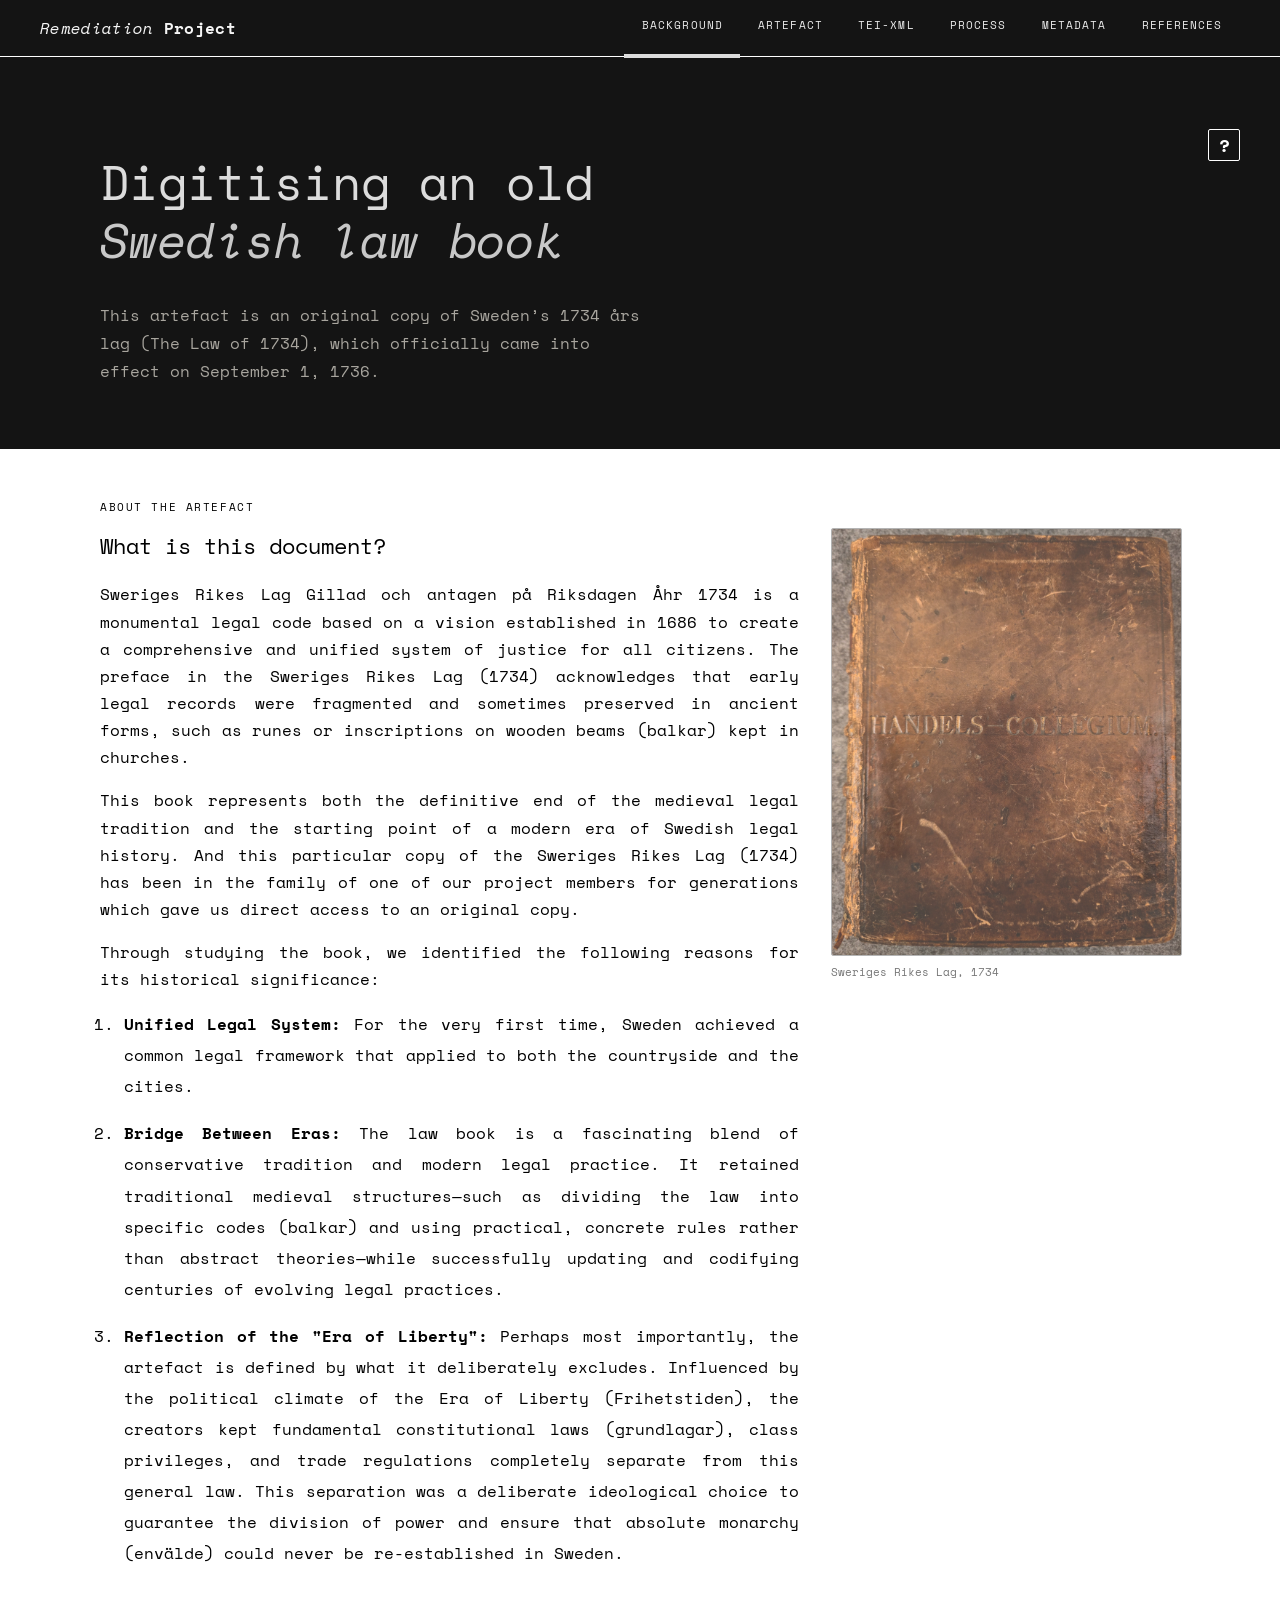
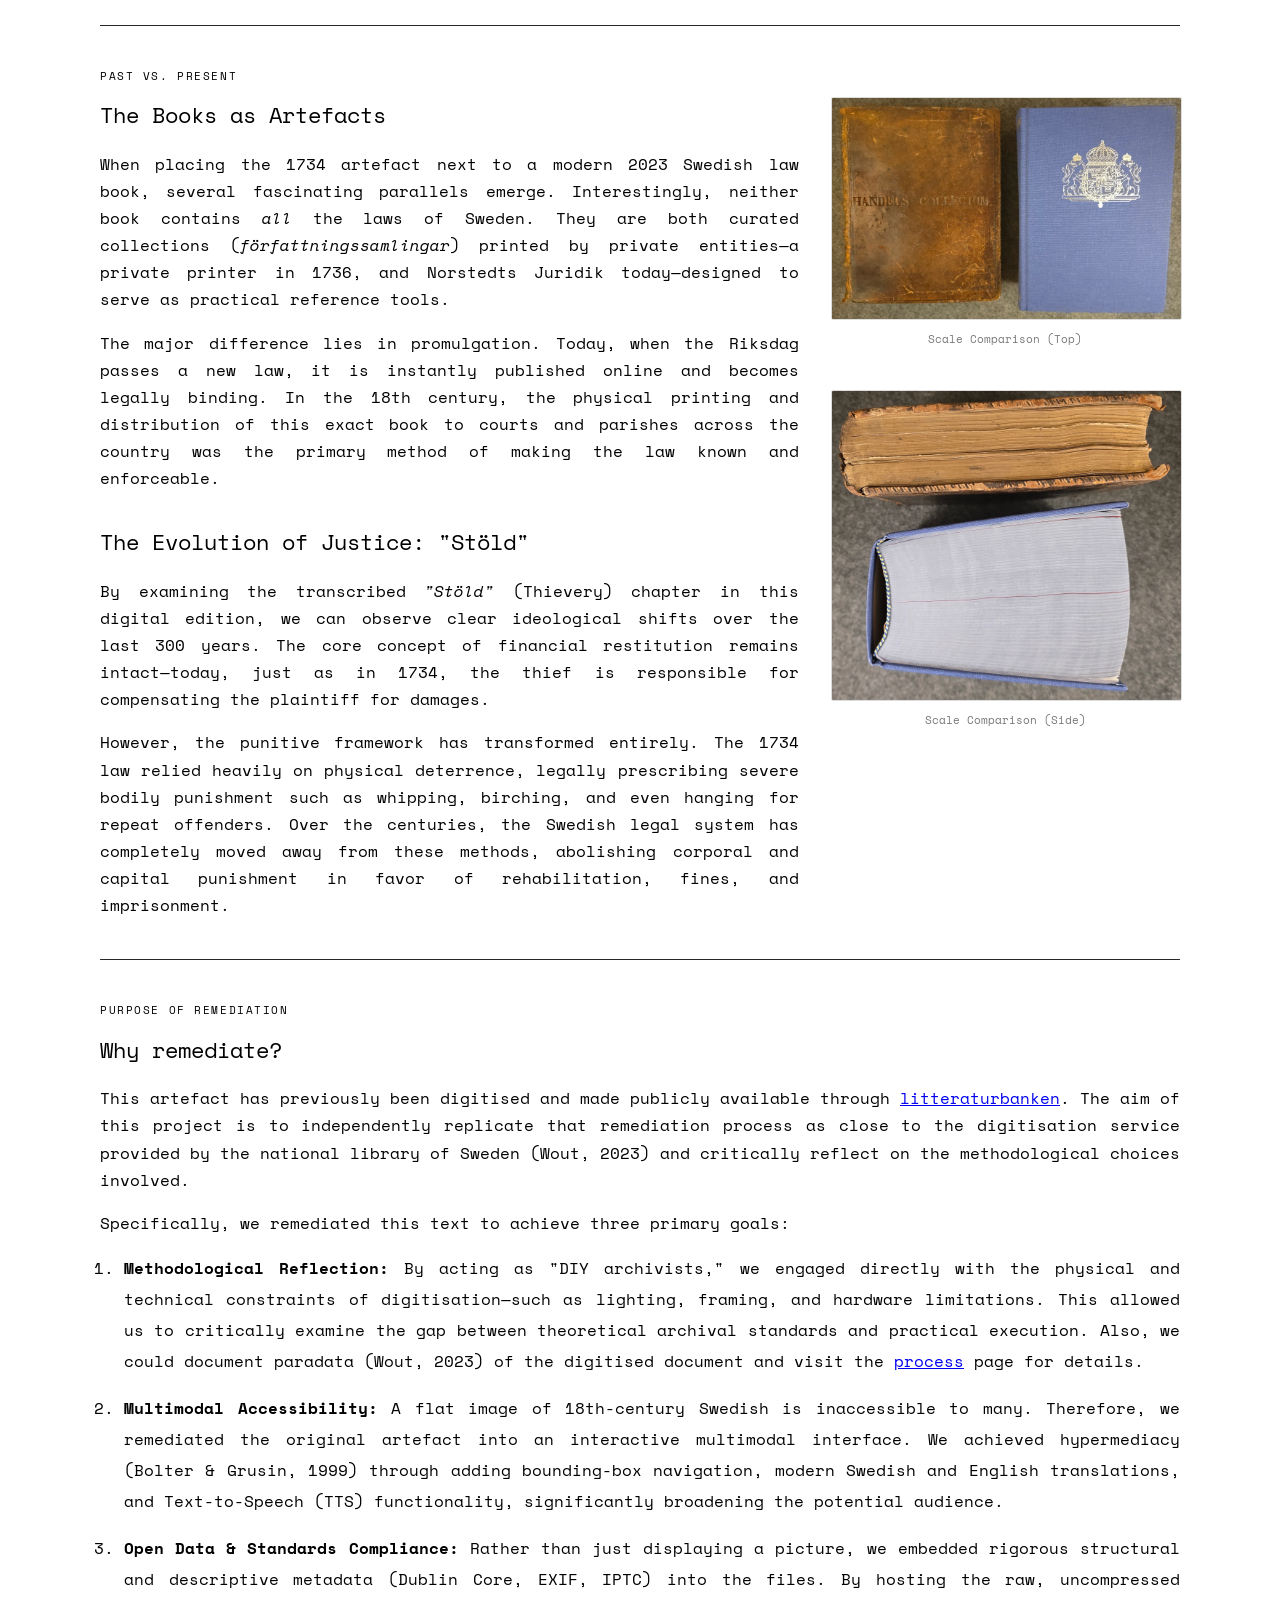
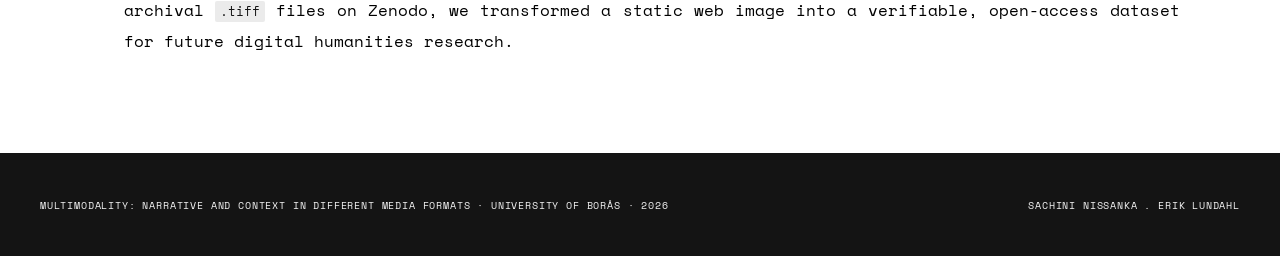
==== commit 18f40ed5: "updated background page." ====
--- a/index.html
+++ b/index.html
@@ -39,12 +39,12 @@
                 <div class="bodytext">
                     <h2>What is this document?</h2>
                     <p>
-                        It is a monumental legal code born out of a vision established in 1686: to create a comprehensive, clear, and unified set of laws for all citizens, leaving nothing to the arbitrary whims of judges.
+                        Sweriges Rikes Lag Gillad och antagen på Riksdagen Åhr 1734 is a monumental legal code based on a vision established in 1686 to create a comprehensive and unified system of justice for all citizens. The preface in the Sweriges Rikes Lag (1734) acknowledges that early legal records were fragmented and sometimes preserved in ancient forms, such as runes or inscriptions on wooden beams (balkar) kept in churches.
                     </p>
                     <p>
-                        Historical significance & relevance
-                        within the context of Swedish legal history, this book represents both the definitive end of the medieval legal tradition and the starting point of a modern era. Its immense historical and academic value lies in three main areas:
+                        This book represents both the definitive end of the medieval legal tradition and the starting point of a modern era of Swedish legal history. And this particular copy of the Sweriges Rikes Lag (1734)  has been in the family of one of our project members for generations which gave us direct access to an original copy. 
                     </p>
+                    <p>Through studying the book, we identified the following reasons for its historical significance:</p>
                     <p>
                         <ol>
                            <li>
@@ -70,7 +70,7 @@
                 </div>
              </div>
         </div>
-        
+        <hr class="rule">
         <div>
             <span class="topic">Past vs. Present</span>
             <div class="about-grid">
@@ -116,17 +116,17 @@
                 <h2>Why remediate?</h2>
                 <p>
                     This artefact has previously been digitised and made publicly available through <a href="https://litteraturbanken.se/författare/Anonym/titlar/SwerigesRikesLag1734/sida/252/faksimil">litteraturbanken</a>.
-                    The aim of this project is to independently replicate that remediation process and critically reflect on the methodological choices involved.
+                    The aim of this project is to independently replicate that remediation process as close to the digitisation service provided by the national library of Sweden (Wout, 2023) and critically reflect on the methodological choices involved.
                 </p>
                     <p>
                     Specifically, we remediated this text to achieve three primary goals:
                 </p>
                 <ol>
                     <li style="margin-bottom: 1rem;">
-                        <strong>Methodological Reflection:</strong> By acting as "DIY archivists," we engaged directly with the physical and technical constraints of digitisation—such as lighting, framing, and hardware limitations. This allowed us to critically examine the gap between theoretical archival standards and practical execution.
+                        <strong>Methodological Reflection:</strong> By acting as "DIY archivists," we engaged directly with the physical and technical constraints of digitisation—such as lighting, framing, and hardware limitations. This allowed us to critically examine the gap between theoretical archival standards and practical execution. Also, we could document paradata  (Wout, 2023) of the digitised document and visit the <a href="process.html">process</a> page for details.
                     </li>
                     <li style="margin-bottom: 1rem;">
-                        <strong>Multimodal Accessibility:</strong> A flat image of 18th-century Swedish is inaccessible to many. We remediated the artefact into an interactive, multimodal experience by adding bounding-box navigation, modern Swedish and English translations, and Text-to-Speech (TTS) functionality, significantly broadening the potential audience.
+                        <strong>Multimodal Accessibility:</strong> A flat image of 18th-century Swedish is inaccessible to many. Therefore, we remediated the original artefact into an interactive multimodal interface. We achieved hypermediacy (Bolter & Grusin, 1999) through adding bounding-box navigation, modern Swedish and English translations, and Text-to-Speech (TTS) functionality, significantly broadening the potential audience.
                     </li>
                     <li style="margin-bottom: 1rem;">
                         <strong>Open Data & Standards Compliance:</strong> Rather than just displaying a picture, we embedded rigorous structural and descriptive metadata (Dublin Core, EXIF, IPTC) into the files. By hosting the raw, uncompressed archival <code>.tiff</code> files on Zenodo, we transformed a static web image into a verifiable, open-access dataset for future digital humanities research.
--- a/style.css
+++ b/style.css
@@ -292,6 +292,18 @@
     }
 
     .img-download:hover { background: rgb(235, 235, 235); }
+
+    .img-download-row {
+        display: flex;
+        flex-wrap: wrap;
+        gap: 8px;
+        margin-top: 0.6rem;
+    }
+
+    /* Remove the individual margin-top now that the row handles spacing */
+    .img-download-row .img-download {
+        margin-top: 0;
+    }
 
     .trans-right {
       width: 100%;
@@ -481,6 +493,8 @@
   position: sticky;
   top: 56px;             
 }
+
+
 
 .meta-table {
   width: 100%;
@@ -926,50 +940,78 @@
     grid-template-columns: 1fr 1.77fr; 
     align-items: center; /* Vertically centers them if heights are slightly off */
 }
-/* --- The Stacked Book Showcase (50% Smaller) --- */
+/* --- Book Showcase: 4 columns, 1 row, vertical divider in the middle --- */
 .book-showcase-grid {
     display: grid;
-    grid-template-columns: repeat(2, 1fr); 
-    gap: 20px;
-    
-    /* NEW: Shrink the grid to 50% and center it */
-    width: 50%; 
+    grid-template-columns: 1fr 1fr 1px 1fr 1fr;
+    gap: 0 16px;
+    width: 100%;
     margin-top: 30px;
-    margin-left: auto; 
-    margin-right: auto; 
-}
-
-/* Tells the wide images to stretch across BOTH columns */
-.book-showcase-grid .showcase-wide {
-    grid-column: span 2; 
-}
-
-.book-showcase-grid img {
-    width: 100%; /* Keeps the image fitting its new, smaller column perfectly */
+    align-items: start;
+}
+
+/* The vertical divider column */
+.book-showcase-grid .divider {
+    grid-column: 3;
+    grid-row: 1 / 3; /* spans both the image row and caption row */
+    background: rgb(180, 180, 180);
+    width: 1px;
+    align-self: stretch;
+    justify-self: center;
+}
+
+/* Each gallery item holds the img + caption */
+.book-showcase-grid .gallery-item {
+    display: flex;
+    flex-direction: column;
+}
+
+/* Uniform image frame: contain keeps full image, no crop */
+.book-showcase-grid .gallery-item .img-frame {
+    width: 100%;
+    height: 320px;
+    background: rgb(235, 235, 235);
+    border-radius: 4px;
+    display: flex;
+    align-items: center;
+    justify-content: center;
+    overflow: hidden;
+}
+
+.book-showcase-grid .gallery-item .img-frame img {
+    max-width: 100%;
+    max-height: 100%;
+    width: auto;
     height: auto;
-    border-radius: 4px;
+    object-fit: contain;
     display: block;
-}
-
-/* Center the captions to match the centered gallery */
+    border-radius: 2px;
+}
+
+/* Center the captions */
 .book-showcase-grid .caption {
     text-align: center;
-}
-
-/* Mobile Responsiveness: Make it bigger on small screens so it's still readable */
+    margin-top: 8px;
+    font-size: 0.85em;
+}
+
+/* Mobile: stack into 2 columns, hide divider */
 @media (max-width: 768px) {
     .book-showcase-grid {
-        width: 80%; /* Gives it a bit more room on tablets */
-    }
-}
-
-@media (max-width: 600px) {
+        grid-template-columns: 1fr 1fr;
+        gap: 16px;
+    }
+    .book-showcase-grid .divider {
+        display: none;
+    }
+    .book-showcase-grid .gallery-item .img-frame {
+        height: 200px;
+    }
+}
+
+@media (max-width: 500px) {
     .book-showcase-grid {
-        width: 100%; /* Goes back to full width on tiny phone screens */
-        grid-template-columns: 1fr; /* Stacks vertically */
-    }
-    .book-showcase-grid .showcase-wide {
-        grid-column: span 1; 
+        grid-template-columns: 1fr;
     }
 }
 
@@ -1041,10 +1083,6 @@
     justify-content: center;
     font-size: 14px;
     box-shadow: 0 0 8px rgba(0,0,0,0.5);
-}
-
-.page-header {
-    position: relative; 
 }
 
 
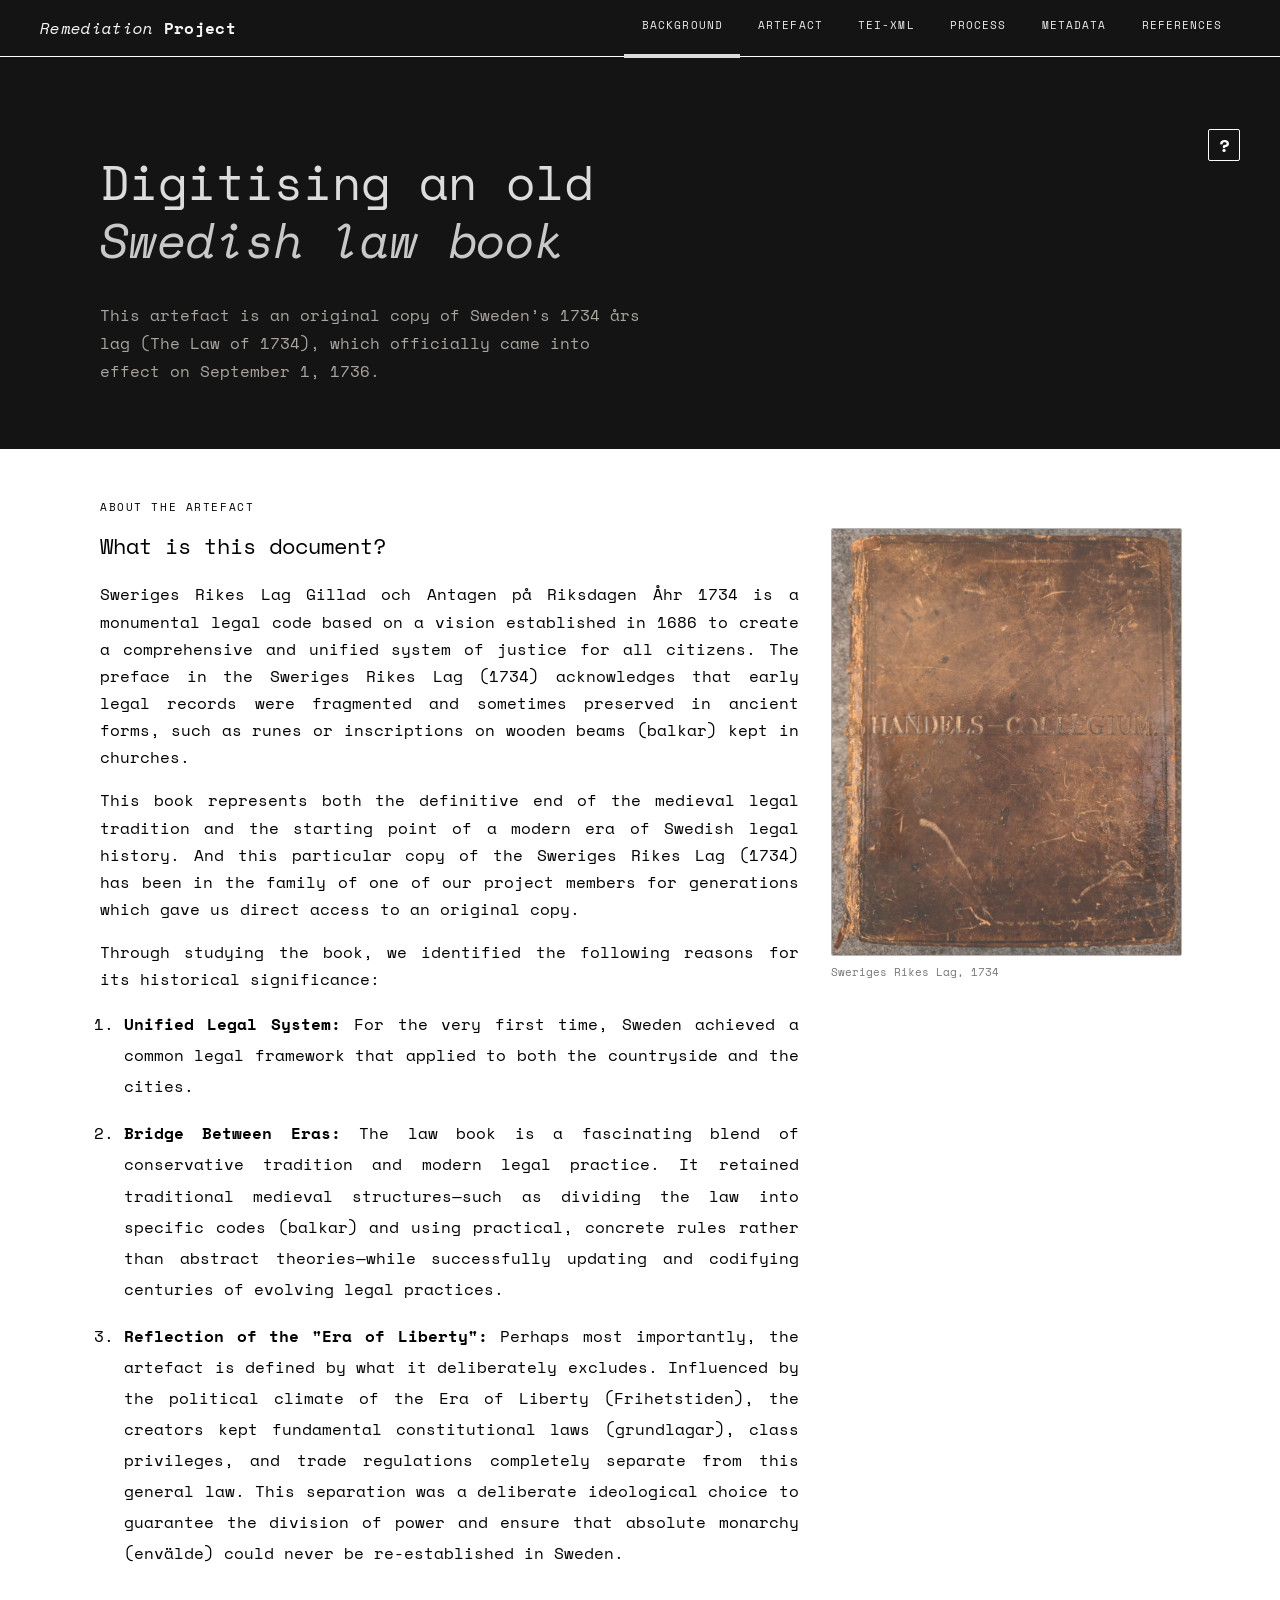
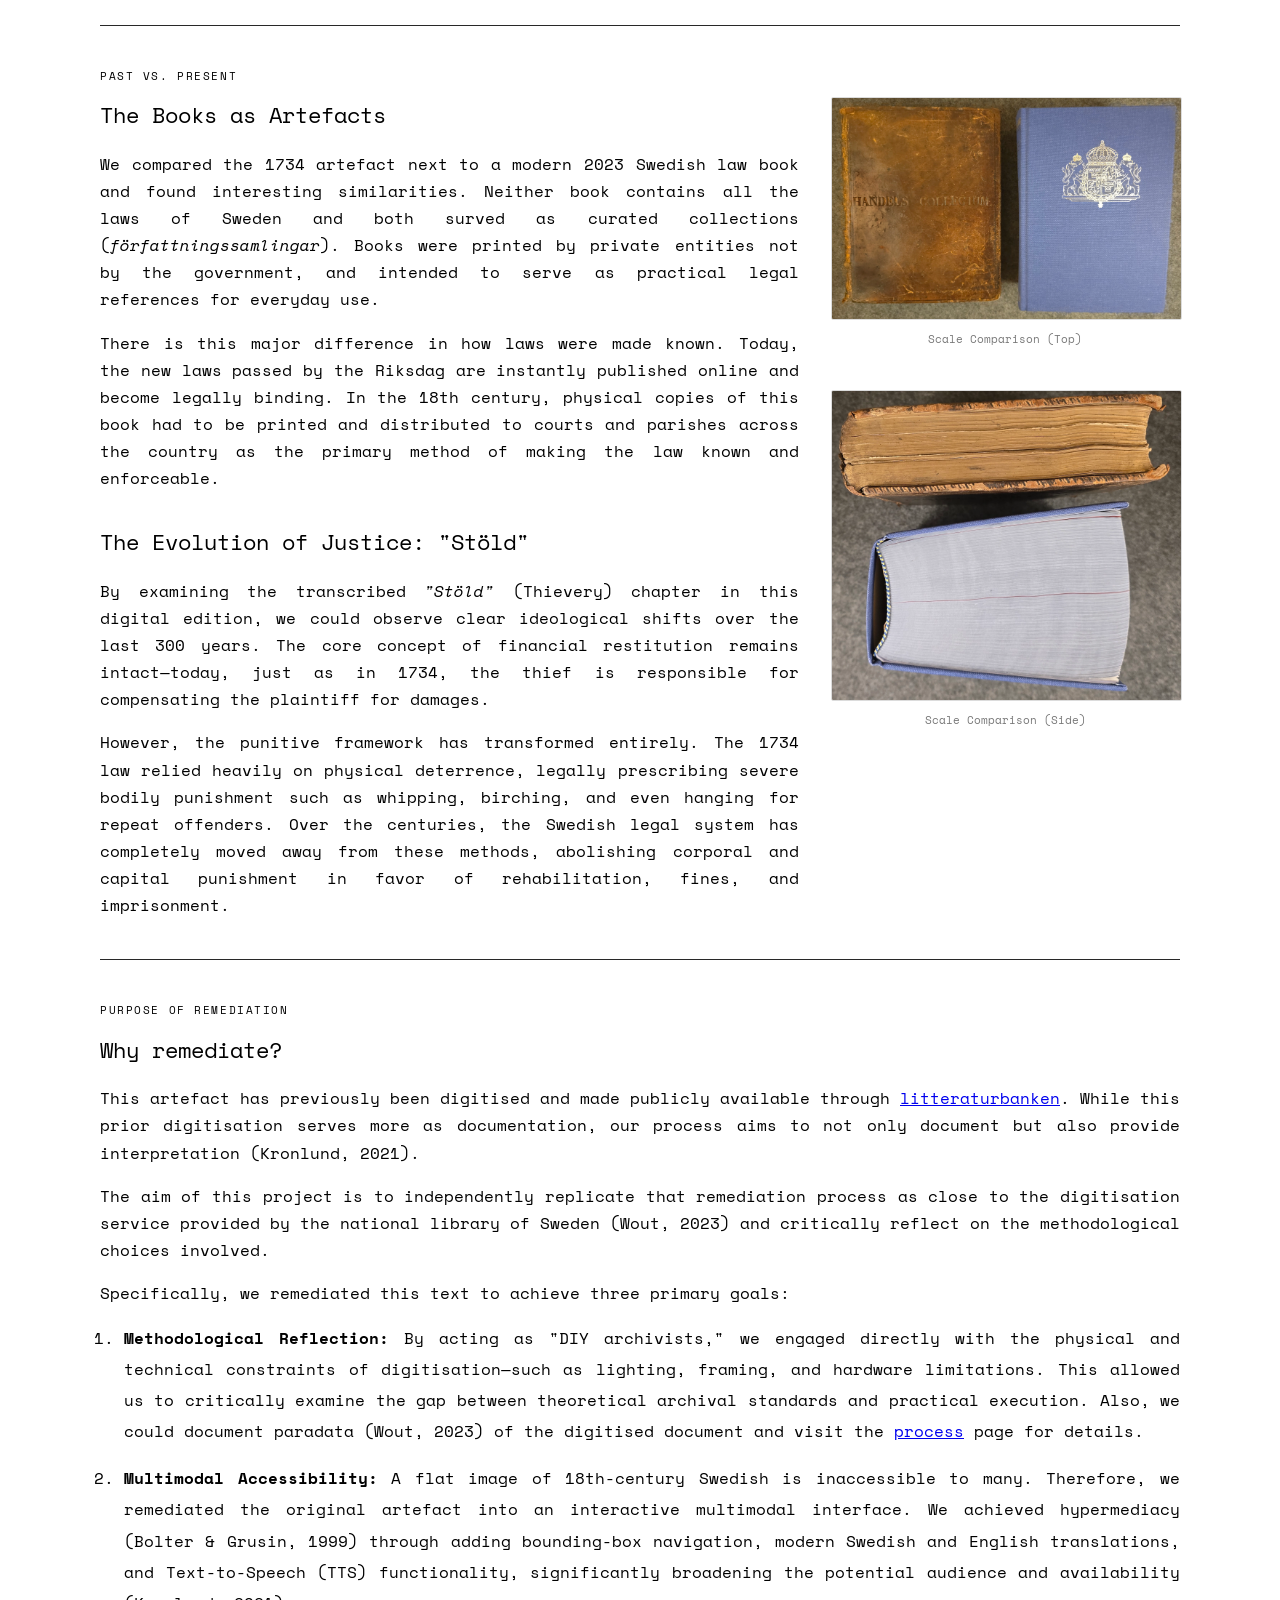
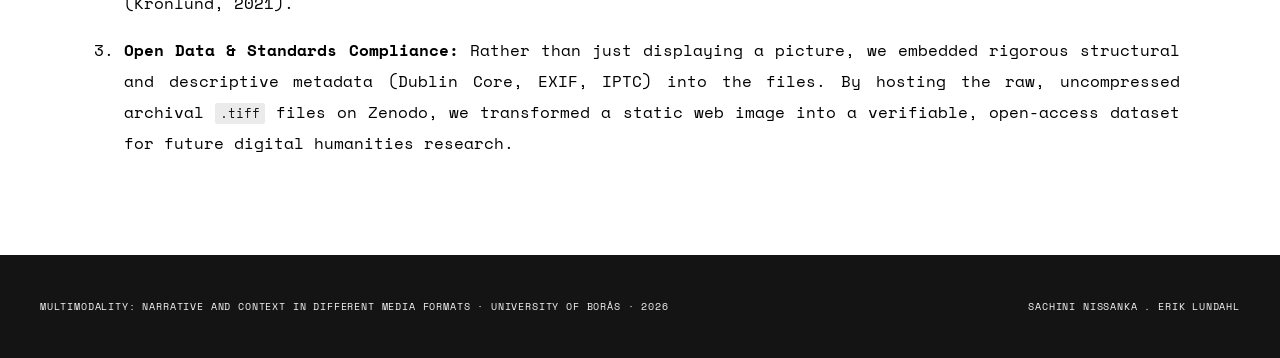
==== commit 8856a766: "completed background page." ====
--- a/index.html
+++ b/index.html
@@ -39,7 +39,7 @@
                 <div class="bodytext">
                     <h2>What is this document?</h2>
                     <p>
-                        Sweriges Rikes Lag Gillad och antagen på Riksdagen Åhr 1734 is a monumental legal code based on a vision established in 1686 to create a comprehensive and unified system of justice for all citizens. The preface in the Sweriges Rikes Lag (1734) acknowledges that early legal records were fragmented and sometimes preserved in ancient forms, such as runes or inscriptions on wooden beams (balkar) kept in churches.
+                        Sweriges Rikes Lag Gillad och Antagen på Riksdagen Åhr 1734 is a monumental legal code based on a vision established in 1686 to create a comprehensive and unified system of justice for all citizens. The preface in the Sweriges Rikes Lag (1734) acknowledges that early legal records were fragmented and sometimes preserved in ancient forms, such as runes or inscriptions on wooden beams (balkar) kept in churches.
                     </p>
                     <p>
                         This book represents both the definitive end of the medieval legal tradition and the starting point of a modern era of Swedish legal history. And this particular copy of the Sweriges Rikes Lag (1734)  has been in the family of one of our project members for generations which gave us direct access to an original copy. 
@@ -77,15 +77,15 @@
                 <div class="bodytext">
                     <h2>The Books as Artefacts</h2>
                     <p>
-                        When placing the 1734 artefact next to a modern 2023 Swedish law book, several fascinating parallels emerge. Interestingly, neither book contains <em>all</em> the laws of Sweden. They are both curated collections (<em>författningssamlingar</em>) printed by private entities—a private printer in 1736, and Norstedts Juridik today—designed to serve as practical reference tools.
+                        We compared the 1734 artefact next to a modern 2023 Swedish law book and found interesting similarities. Neither book contains all the laws of Sweden and both surved as curated collections (<em>författningssamlingar</em>). Books were printed by private entities not by the government, and intended to serve as practical legal references for everyday use.
                     </p>
                     <p>
-                        The major difference lies in promulgation. Today, when the Riksdag passes a new law, it is instantly published online and becomes legally binding. In the 18th century, the physical printing and distribution of this exact book to courts and parishes across the country was the primary method of making the law known and enforceable.
+                        There is this major difference in how laws were made known. Today, the new laws passed by the Riksdag are instantly published online and become legally binding. In the 18th century, physical copies of this book had to be printed and distributed to courts and parishes across the country as the primary method of making the law known and enforceable.
                     </p>
                     
                     <h2>The Evolution of Justice: "Stöld"</h2>
                     <p>
-                        By examining the transcribed <em>"Stöld"</em> (Thievery) chapter in this digital edition, we can observe clear ideological shifts over the last 300 years. The core concept of financial restitution remains intact—today, just as in 1734, the thief is responsible for compensating the plaintiff for damages. 
+                        By examining the transcribed <em>"Stöld"</em> (Thievery) chapter in this digital edition, we could observe clear ideological shifts over the last 300 years. The core concept of financial restitution remains intact—today, just as in 1734, the thief is responsible for compensating the plaintiff for damages. 
                     </p>
                     <p>
                         However, the punitive framework has transformed entirely. The 1734 law relied heavily on physical deterrence, legally prescribing severe bodily punishment such as whipping, birching, and even hanging for repeat offenders. Over the centuries, the Swedish legal system has completely moved away from these methods, abolishing corporal and capital punishment in favor of rehabilitation, fines, and imprisonment.
@@ -115,9 +115,8 @@
             <div class="bodytext">
                 <h2>Why remediate?</h2>
                 <p>
-                    This artefact has previously been digitised and made publicly available through <a href="https://litteraturbanken.se/författare/Anonym/titlar/SwerigesRikesLag1734/sida/252/faksimil">litteraturbanken</a>.
-                    The aim of this project is to independently replicate that remediation process as close to the digitisation service provided by the national library of Sweden (Wout, 2023) and critically reflect on the methodological choices involved.
-                </p>
+                    This artefact has previously been digitised and made publicly available through <a href="https://litteraturbanken.se/författare/Anonym/titlar/SwerigesRikesLag1734/sida/252/faksimil">litteraturbanken</a>. While this prior digitisation serves more as documentation, our process aims to not only document but also provide interpretation (Kronlund, 2021).</p>
+                    <p>The aim of this project is to independently replicate that remediation process as close to the digitisation service provided by the national library of Sweden (Wout, 2023) and critically reflect on the methodological choices involved. </p>
                     <p>
                     Specifically, we remediated this text to achieve three primary goals:
                 </p>
@@ -126,7 +125,7 @@
                         <strong>Methodological Reflection:</strong> By acting as "DIY archivists," we engaged directly with the physical and technical constraints of digitisation—such as lighting, framing, and hardware limitations. This allowed us to critically examine the gap between theoretical archival standards and practical execution. Also, we could document paradata  (Wout, 2023) of the digitised document and visit the <a href="process.html">process</a> page for details.
                     </li>
                     <li style="margin-bottom: 1rem;">
-                        <strong>Multimodal Accessibility:</strong> A flat image of 18th-century Swedish is inaccessible to many. Therefore, we remediated the original artefact into an interactive multimodal interface. We achieved hypermediacy (Bolter & Grusin, 1999) through adding bounding-box navigation, modern Swedish and English translations, and Text-to-Speech (TTS) functionality, significantly broadening the potential audience.
+                        <strong>Multimodal Accessibility:</strong> A flat image of 18th-century Swedish is inaccessible to many. Therefore, we remediated the original artefact into an interactive multimodal interface. We achieved hypermediacy (Bolter & Grusin, 1999) through adding bounding-box navigation, modern Swedish and English translations, and Text-to-Speech (TTS) functionality, significantly broadening the potential audience and availability (Kronlund, 2021).
                     </li>
                     <li style="margin-bottom: 1rem;">
                         <strong>Open Data & Standards Compliance:</strong> Rather than just displaying a picture, we embedded rigorous structural and descriptive metadata (Dublin Core, EXIF, IPTC) into the files. By hosting the raw, uncompressed archival <code>.tiff</code> files on Zenodo, we transformed a static web image into a verifiable, open-access dataset for future digital humanities research.
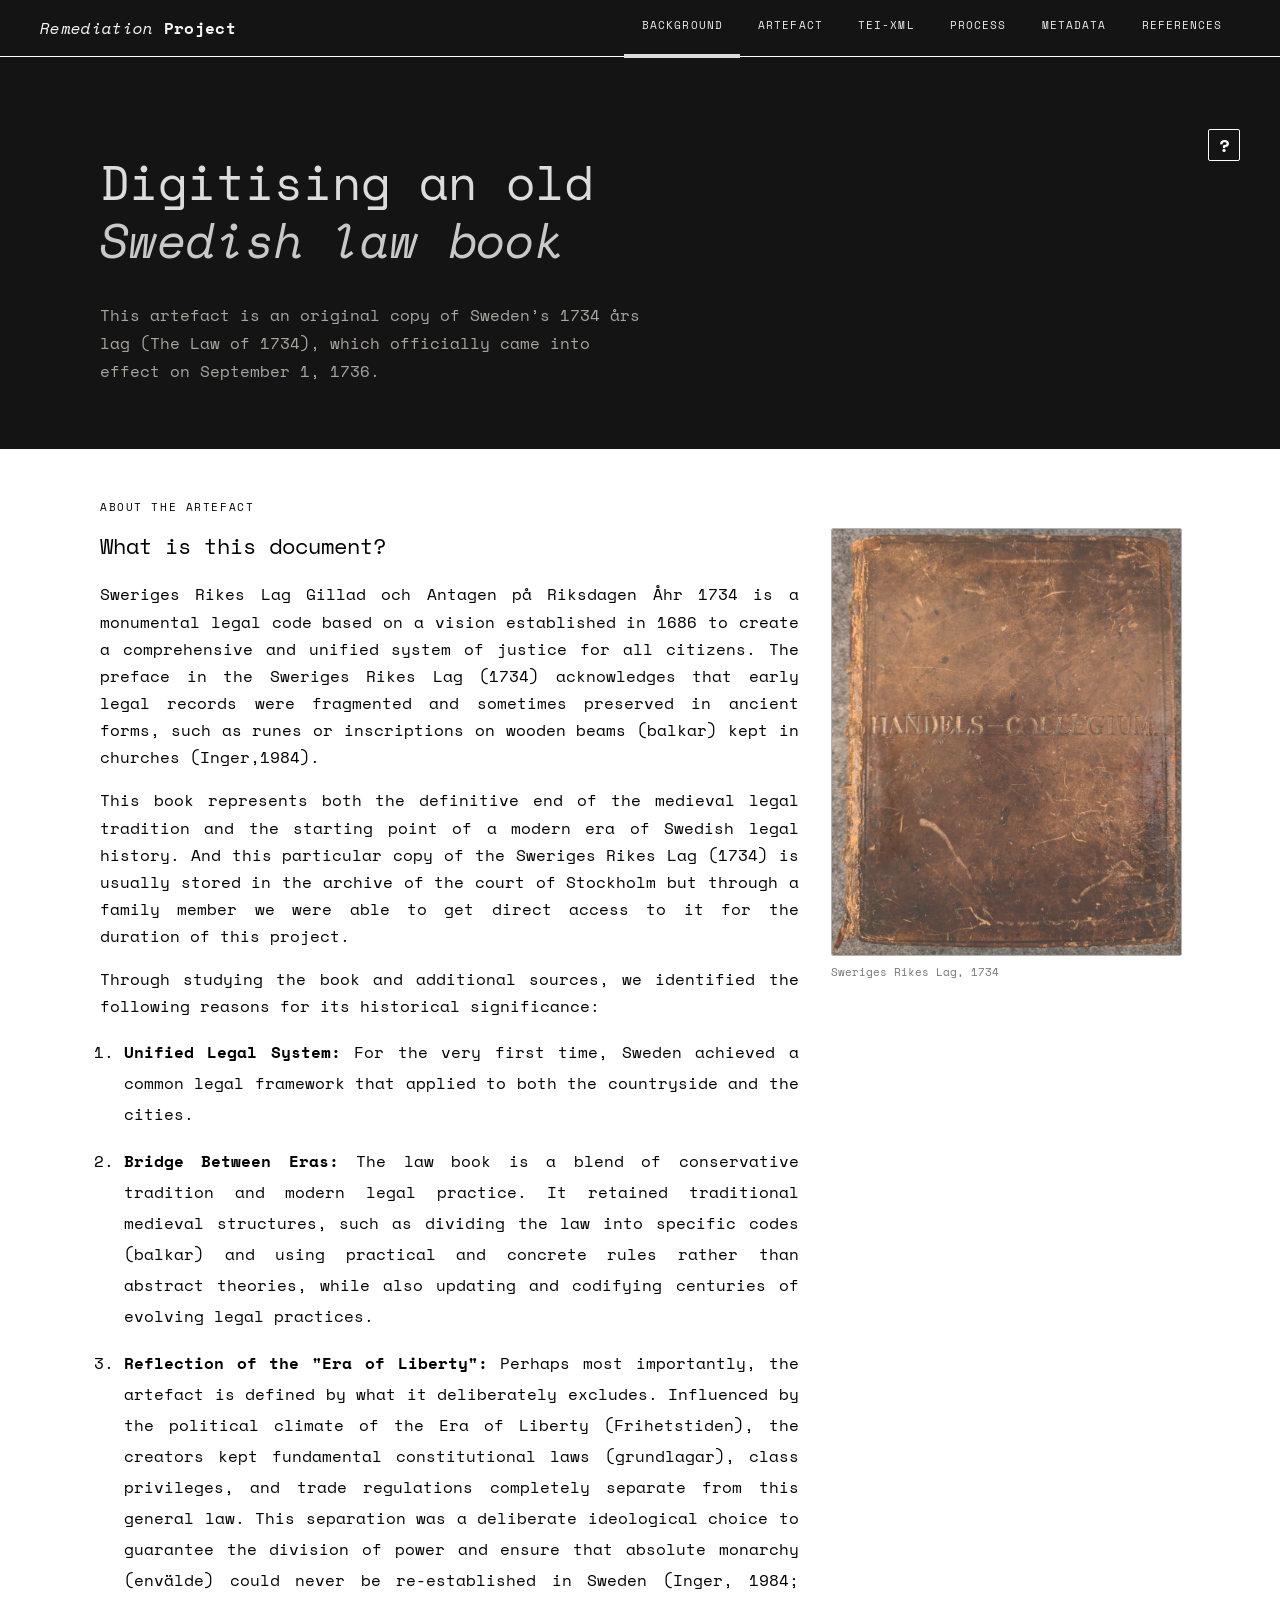
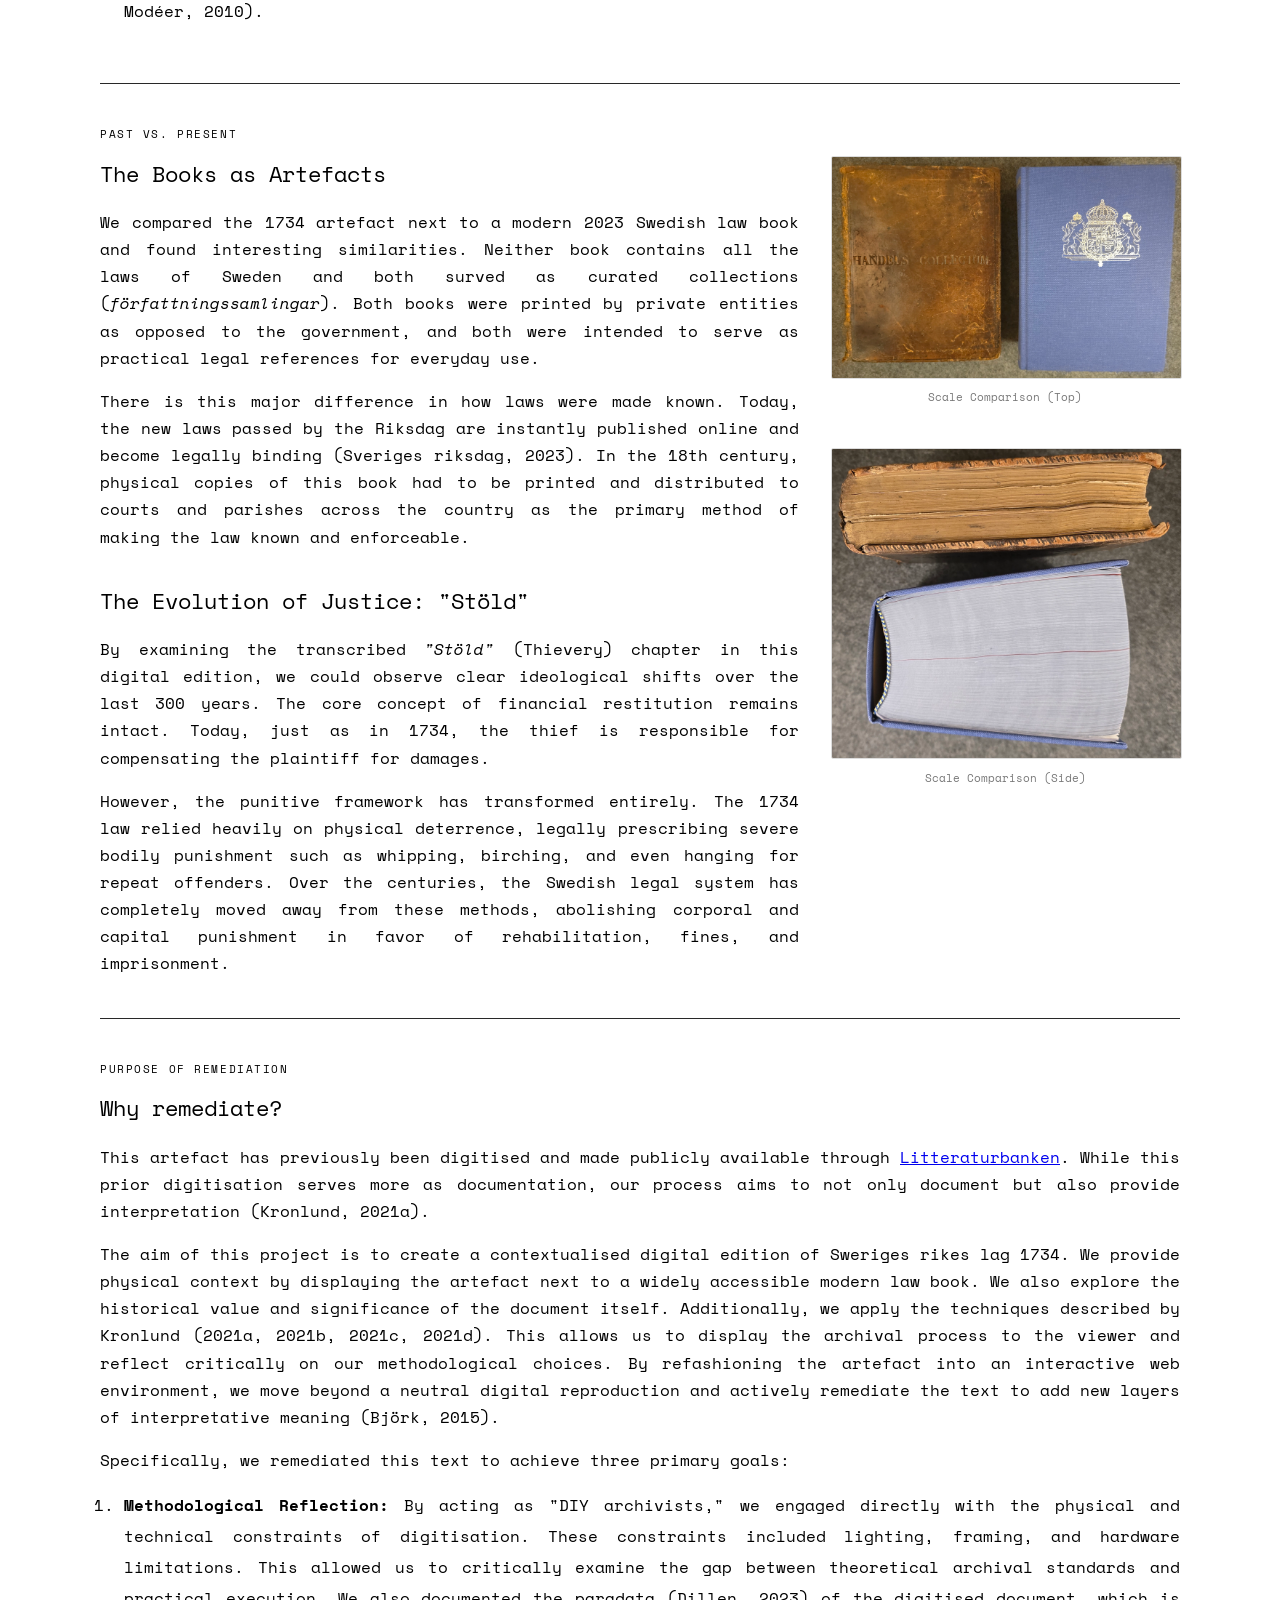
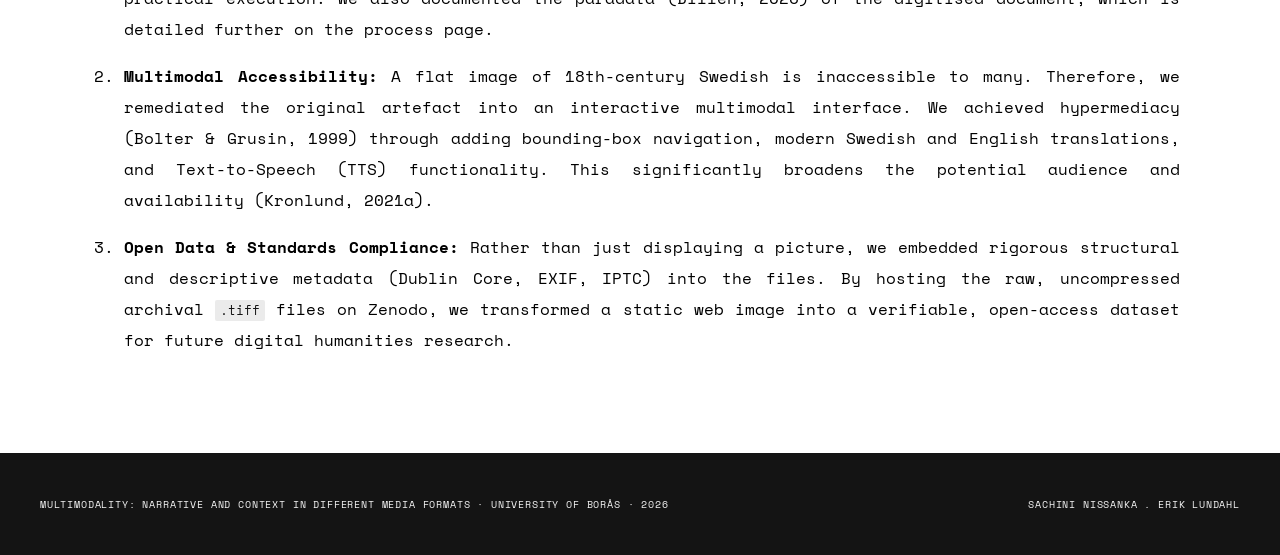
==== commit 6ba92376: "Final check of text and references + change picture display on artifact page." ====
--- a/index.html
+++ b/index.html
@@ -39,22 +39,37 @@
                 <div class="bodytext">
                     <h2>What is this document?</h2>
                     <p>
-                        Sweriges Rikes Lag Gillad och Antagen på Riksdagen Åhr 1734 is a monumental legal code based on a vision established in 1686 to create a comprehensive and unified system of justice for all citizens. The preface in the Sweriges Rikes Lag (1734) acknowledges that early legal records were fragmented and sometimes preserved in ancient forms, such as runes or inscriptions on wooden beams (balkar) kept in churches.
-                    </p>
-                    <p>
-                        This book represents both the definitive end of the medieval legal tradition and the starting point of a modern era of Swedish legal history. And this particular copy of the Sweriges Rikes Lag (1734)  has been in the family of one of our project members for generations which gave us direct access to an original copy. 
-                    </p>
-                    <p>Through studying the book, we identified the following reasons for its historical significance:</p>
+                        Sweriges Rikes Lag Gillad och Antagen på Riksdagen Åhr 1734 is a monumental legal code based on a vision 
+                        established in 1686 to create a comprehensive and unified system of justice for all citizens. The preface in 
+                        the Sweriges Rikes Lag (1734) acknowledges that early legal records were fragmented and sometimes preserved in 
+                        ancient forms, such as runes or inscriptions on wooden beams (balkar) kept in churches (Inger,1984).
+                    </p>
+                    <p>
+                        This book represents both the definitive end of the medieval legal tradition and the starting point of a 
+                        modern era of Swedish legal history. And this particular copy of the Sweriges Rikes Lag (1734) is usually stored in 
+                        the archive of the court of Stockholm but through a family member we were able to get direct access to it for the 
+                        duration of this project.
+                    </p>
+                    <p>Through studying the book and additional sources, we identified the following reasons for its historical significance:</p>
                     <p>
                         <ol>
                            <li>
-                                <strong>Unified Legal System:</strong> For the very first time, Sweden achieved a common legal framework that applied to both the countryside and the cities.
+                                <strong>Unified Legal System:</strong> For the very first time, Sweden achieved a common legal framework 
+                                that applied to both the countryside and the cities.
                            </li> 
                            <li>
-                                <strong>Bridge Between Eras:</strong> The law book is a fascinating blend of conservative tradition and modern legal practice. It retained traditional medieval structures—such as dividing the law into specific codes (balkar) and using practical, concrete rules rather than abstract theories—while successfully updating and codifying centuries of evolving legal practices.
+                                <strong>Bridge Between Eras:</strong> The law book is a blend of conservative tradition and 
+                                modern legal practice. It retained traditional medieval structures, such as dividing the law into specific 
+                                codes (balkar) and using practical and concrete rules rather than abstract theories, while also 
+                                updating and codifying centuries of evolving legal practices.
                            </li>
                            <li>
-                                <strong>Reflection of the "Era of Liberty":</strong>  Perhaps most importantly, the artefact is defined by what it deliberately excludes. Influenced by the political climate of the Era of Liberty (Frihetstiden), the creators kept fundamental constitutional laws (grundlagar), class privileges, and trade regulations completely separate from this general law. This separation was a deliberate ideological choice to guarantee the division of power and ensure that absolute monarchy (envälde) could never be re-established in Sweden.
+                                <strong>Reflection of the "Era of Liberty":</strong>  Perhaps most importantly, the artefact is defined 
+                                by what it deliberately excludes. Influenced by the political climate of the Era of Liberty 
+                                (Frihetstiden), the creators kept fundamental constitutional laws (grundlagar), class privileges, and 
+                                trade regulations completely separate from this general law. This separation was a deliberate ideological 
+                                choice to guarantee the division of power and ensure that absolute monarchy (envälde) could never be 
+                                re-established in Sweden (Inger, 1984; Modéer, 2010).
                            </li>
                         </ol>    
                     </p>  
@@ -77,18 +92,29 @@
                 <div class="bodytext">
                     <h2>The Books as Artefacts</h2>
                     <p>
-                        We compared the 1734 artefact next to a modern 2023 Swedish law book and found interesting similarities. Neither book contains all the laws of Sweden and both surved as curated collections (<em>författningssamlingar</em>). Books were printed by private entities not by the government, and intended to serve as practical legal references for everyday use.
-                    </p>
-                    <p>
-                        There is this major difference in how laws were made known. Today, the new laws passed by the Riksdag are instantly published online and become legally binding. In the 18th century, physical copies of this book had to be printed and distributed to courts and parishes across the country as the primary method of making the law known and enforceable.
+                        We compared the 1734 artefact next to a modern 2023 Swedish law book and found interesting similarities. 
+                        Neither book contains all the laws of Sweden and both surved as curated collections 
+                        (<em>författningssamlingar</em>). Both books were printed by private entities as opposed to the government, 
+                        and both were intended to serve as practical legal references for everyday use.
+                    </p>
+                    <p>
+                        There is this major difference in how laws were made known. Today, the new laws passed by the Riksdag are 
+                        instantly published online and become legally binding (Sveriges riksdag, 2023). In the 18th century, physical copies of this book 
+                        had to be printed and distributed to courts and parishes across the country as the primary method of making 
+                        the law known and enforceable.
                     </p>
                     
                     <h2>The Evolution of Justice: "Stöld"</h2>
                     <p>
-                        By examining the transcribed <em>"Stöld"</em> (Thievery) chapter in this digital edition, we could observe clear ideological shifts over the last 300 years. The core concept of financial restitution remains intact—today, just as in 1734, the thief is responsible for compensating the plaintiff for damages. 
-                    </p>
-                    <p>
-                        However, the punitive framework has transformed entirely. The 1734 law relied heavily on physical deterrence, legally prescribing severe bodily punishment such as whipping, birching, and even hanging for repeat offenders. Over the centuries, the Swedish legal system has completely moved away from these methods, abolishing corporal and capital punishment in favor of rehabilitation, fines, and imprisonment.
+                        By examining the transcribed <em>"Stöld"</em> (Thievery) chapter in this digital edition, we could observe 
+                        clear ideological shifts over the last 300 years. The core concept of financial restitution remains 
+                        intact. Today, just as in 1734, the thief is responsible for compensating the plaintiff for damages. 
+                    </p>
+                    <p>
+                        However, the punitive framework has transformed entirely. The 1734 law relied heavily on physical 
+                        deterrence, legally prescribing severe bodily punishment such as whipping, birching, and even hanging for 
+                        repeat offenders. Over the centuries, the Swedish legal system has completely moved away from these methods, 
+                        abolishing corporal and capital punishment in favor of rehabilitation, fines, and imprisonment.
                     </p>
                 </div>
                 
@@ -115,20 +141,41 @@
             <div class="bodytext">
                 <h2>Why remediate?</h2>
                 <p>
-                    This artefact has previously been digitised and made publicly available through <a href="https://litteraturbanken.se/författare/Anonym/titlar/SwerigesRikesLag1734/sida/252/faksimil">litteraturbanken</a>. While this prior digitisation serves more as documentation, our process aims to not only document but also provide interpretation (Kronlund, 2021).</p>
-                    <p>The aim of this project is to independently replicate that remediation process as close to the digitisation service provided by the national library of Sweden (Wout, 2023) and critically reflect on the methodological choices involved. </p>
-                    <p>
+                    This artefact has previously been digitised and made publicly available through <a href="https://litteraturbanken.se/författare/Anonym/titlar/SwerigesRikesLag1734/sida/252/faksimil">Litteraturbanken</a>. 
+                    While this prior digitisation serves more as documentation, our process aims to not only document but also provide 
+                    interpretation (Kronlund, 2021a).
+                </p>
+                <p>
+                    The aim of this project is to create a contextualised digital edition of Sweriges rikes lag 1734. 
+                    We provide physical context by displaying the artefact next to a widely accessible modern law book. 
+                    We also explore the historical value and significance of the document itself. Additionally, we apply the techniques 
+                    described by Kronlund (2021a, 2021b, 2021c, 2021d). This allows us to display the archival process to the viewer 
+                    and reflect critically on our methodological choices. By refashioning the artefact into an interactive web environment, 
+                    we move beyond a neutral digital reproduction and actively remediate the text to add new layers of interpretative 
+                    meaning (Björk, 2015).
+                </p>
+                <p>
                     Specifically, we remediated this text to achieve three primary goals:
                 </p>
                 <ol>
                     <li style="margin-bottom: 1rem;">
-                        <strong>Methodological Reflection:</strong> By acting as "DIY archivists," we engaged directly with the physical and technical constraints of digitisation—such as lighting, framing, and hardware limitations. This allowed us to critically examine the gap between theoretical archival standards and practical execution. Also, we could document paradata  (Wout, 2023) of the digitised document and visit the <a href="process.html">process</a> page for details.
+                        <strong>Methodological Reflection:</strong> By acting as "DIY archivists," we engaged directly with the physical and technical constraints of 
+                        digitisation. These constraints included lighting, framing, and hardware limitations. This allowed us to critically examine the gap 
+                        between theoretical archival standards and practical execution. We also documented the paradata (Dillen, 2023) of 
+                        the digitised document, which is detailed further on the process page.
                     </li>
                     <li style="margin-bottom: 1rem;">
-                        <strong>Multimodal Accessibility:</strong> A flat image of 18th-century Swedish is inaccessible to many. Therefore, we remediated the original artefact into an interactive multimodal interface. We achieved hypermediacy (Bolter & Grusin, 1999) through adding bounding-box navigation, modern Swedish and English translations, and Text-to-Speech (TTS) functionality, significantly broadening the potential audience and availability (Kronlund, 2021).
+                        <strong>Multimodal Accessibility:</strong> A flat image of 18th-century Swedish is inaccessible to many. 
+                        Therefore, we remediated the original artefact into an interactive multimodal interface. We achieved 
+                        hypermediacy (Bolter & Grusin, 1999) through adding bounding-box navigation, modern Swedish and English 
+                        translations, and Text-to-Speech (TTS) functionality. This significantly broadens the potential audience and 
+                        availability (Kronlund, 2021a).
                     </li>
                     <li style="margin-bottom: 1rem;">
-                        <strong>Open Data & Standards Compliance:</strong> Rather than just displaying a picture, we embedded rigorous structural and descriptive metadata (Dublin Core, EXIF, IPTC) into the files. By hosting the raw, uncompressed archival <code>.tiff</code> files on Zenodo, we transformed a static web image into a verifiable, open-access dataset for future digital humanities research.
+                        <strong>Open Data & Standards Compliance:</strong> Rather than just displaying a picture, we embedded 
+                        rigorous structural and descriptive metadata (Dublin Core, EXIF, IPTC) into the files. By hosting the raw, 
+                        uncompressed archival <code>.tiff</code> files on Zenodo, we transformed a static web image into a 
+                        verifiable, open-access dataset for future digital humanities research.
                     </li>
                 </ol>
             </div>
--- a/style.css
+++ b/style.css
@@ -934,65 +934,44 @@
 .metadata-image:hover {
     opacity: 0.88;
 }
-/* Clever asymmetric grid for mixed aspect ratios */
-.iteration-gallery.mixed-col {
-    /* The right column gets 1.8x more space than the left */
-    grid-template-columns: 1fr 1.77fr; 
-    align-items: center; /* Vertically centers them if heights are slightly off */
-}
-/* --- Book Showcase: 4 columns, 1 row, vertical divider in the middle --- */
+/* --- Book Showcase: Centered, 2 Columns, 75% Size --- */
 .book-showcase-grid {
-    display: grid;
-    grid-template-columns: 1fr 1fr 1px 1fr 1fr;
-    gap: 0 16px;
+    display: flex;
+    justify-content: center; /* Pushes both items to the dead center of the page */
+    gap: 40px; 
     width: 100%;
-    margin-top: 30px;
-    align-items: start;
-}
-
-/* The vertical divider column */
-.book-showcase-grid .divider {
-    grid-column: 3;
-    grid-row: 1 / 3; /* spans both the image row and caption row */
-    background: rgb(180, 180, 180);
-    width: 1px;
-    align-self: stretch;
-    justify-self: center;
-}
-
-/* Each gallery item holds the img + caption */
+    margin-top: 40px;
+}
+
 .book-showcase-grid .gallery-item {
     display: flex;
     flex-direction: column;
-}
-
-/* Uniform image frame: contain keeps full image, no crop */
+    width: 37.5%;
+}
+
 .book-showcase-grid .gallery-item .img-frame {
     width: 100%;
-    height: 320px;
-    background: rgb(235, 235, 235);
+    background: transparent; 
+    display: flex;
+    align-items: flex-start; 
+    justify-content: center;
+}
+
+
+.book-showcase-grid .gallery-item .img-frame img {
+    width: 100%;
+    height: auto; 
+    display: block;
     border-radius: 4px;
-    display: flex;
-    align-items: center;
-    justify-content: center;
-    overflow: hidden;
-}
-
-.book-showcase-grid .gallery-item .img-frame img {
-    max-width: 100%;
-    max-height: 100%;
-    width: auto;
-    height: auto;
-    object-fit: contain;
-    display: block;
-    border-radius: 2px;
-}
-
-/* Center the captions */
+    box-shadow: 0 8px 20px rgba(0,0,0,0.15);
+}
+
 .book-showcase-grid .caption {
     text-align: center;
-    margin-top: 8px;
+    margin-top: 12px;
     font-size: 0.85em;
+    font-style: italic;
+    color: rgb(100, 100, 100);
 }
 
 /* Mobile: stack into 2 columns, hide divider */
